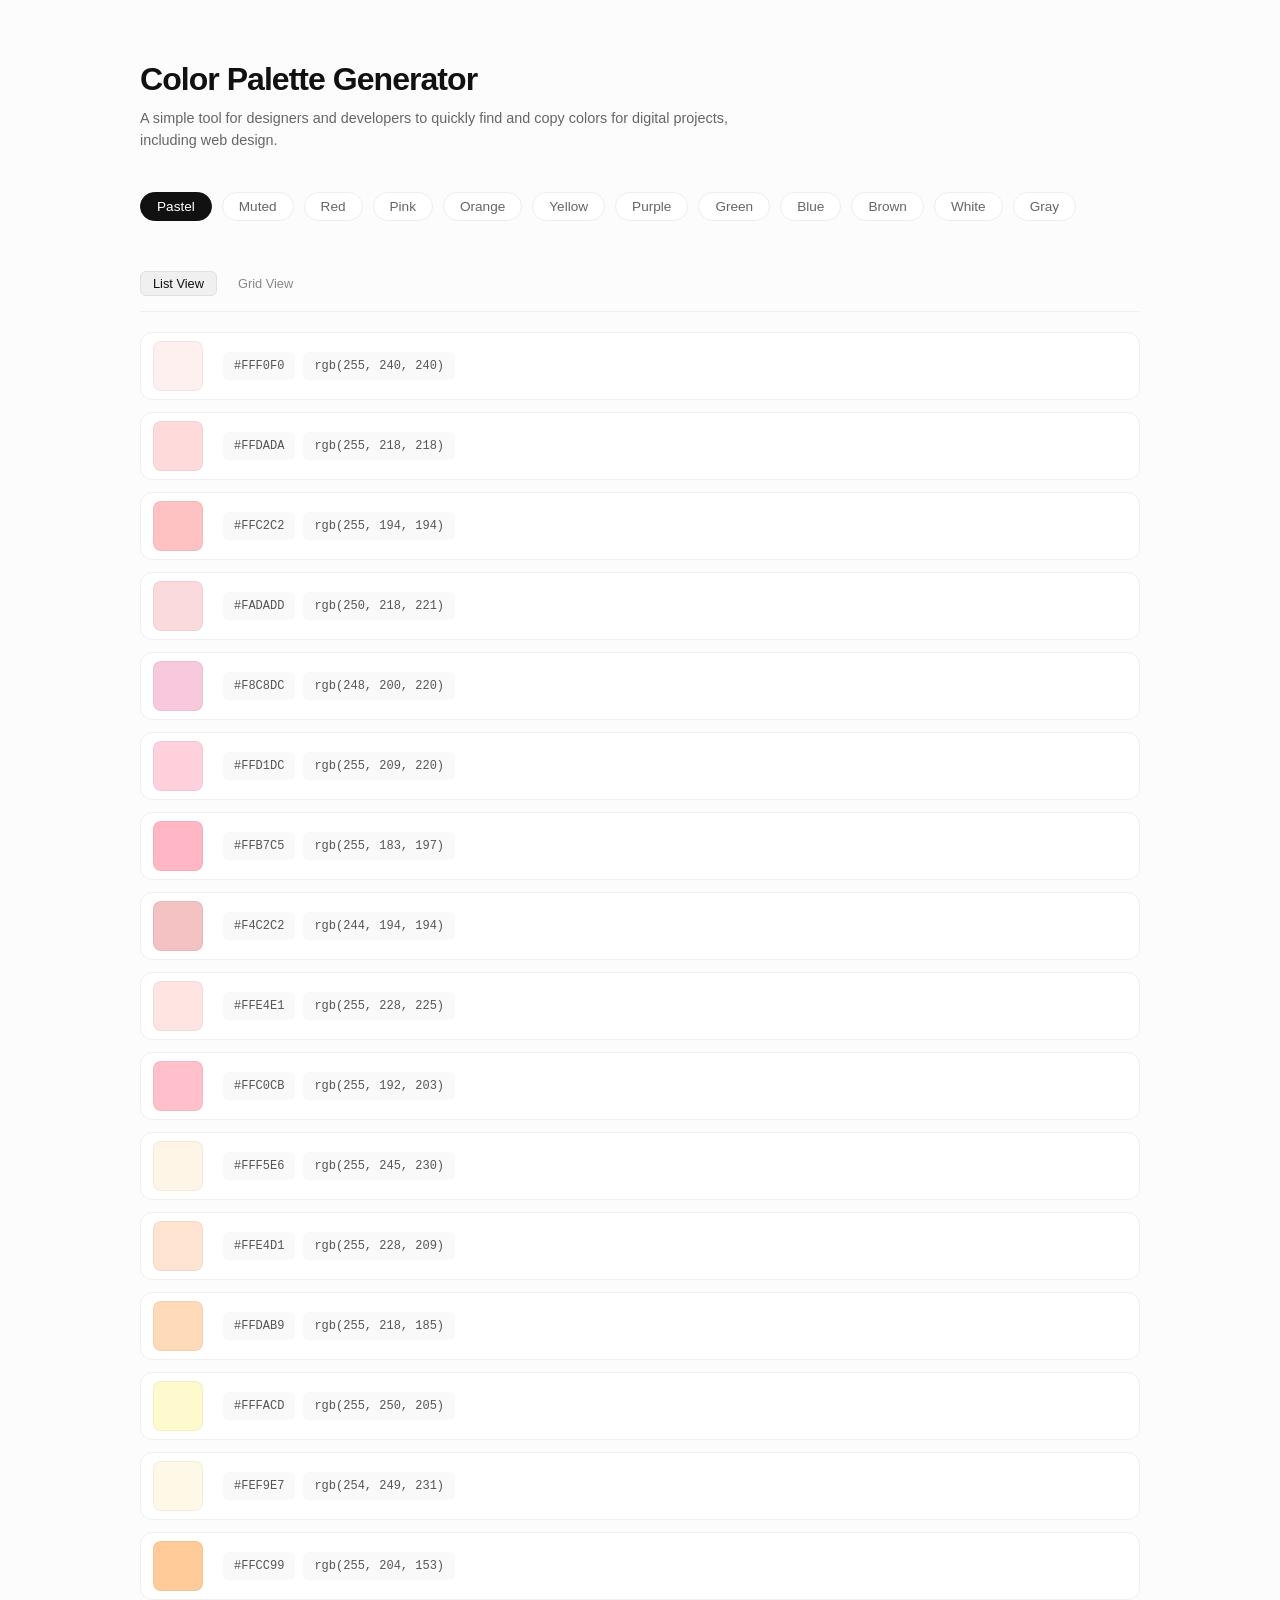
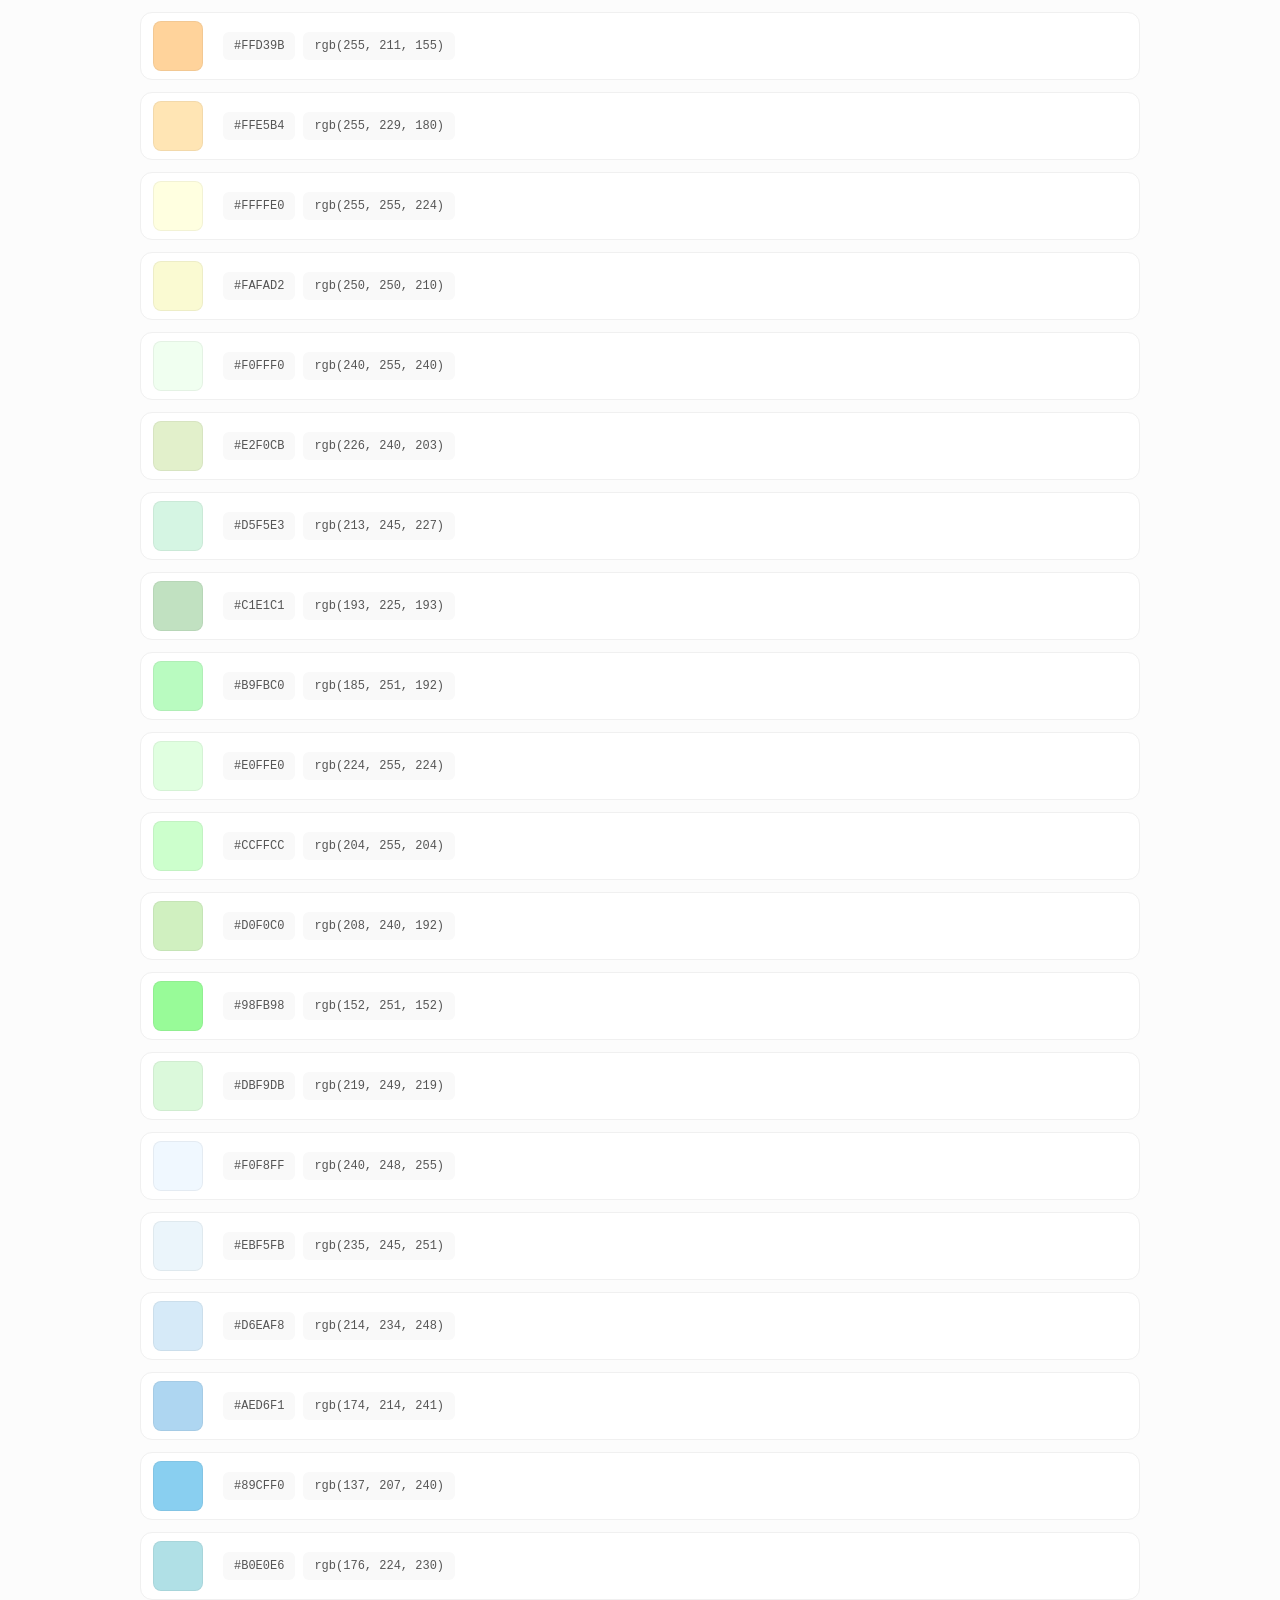
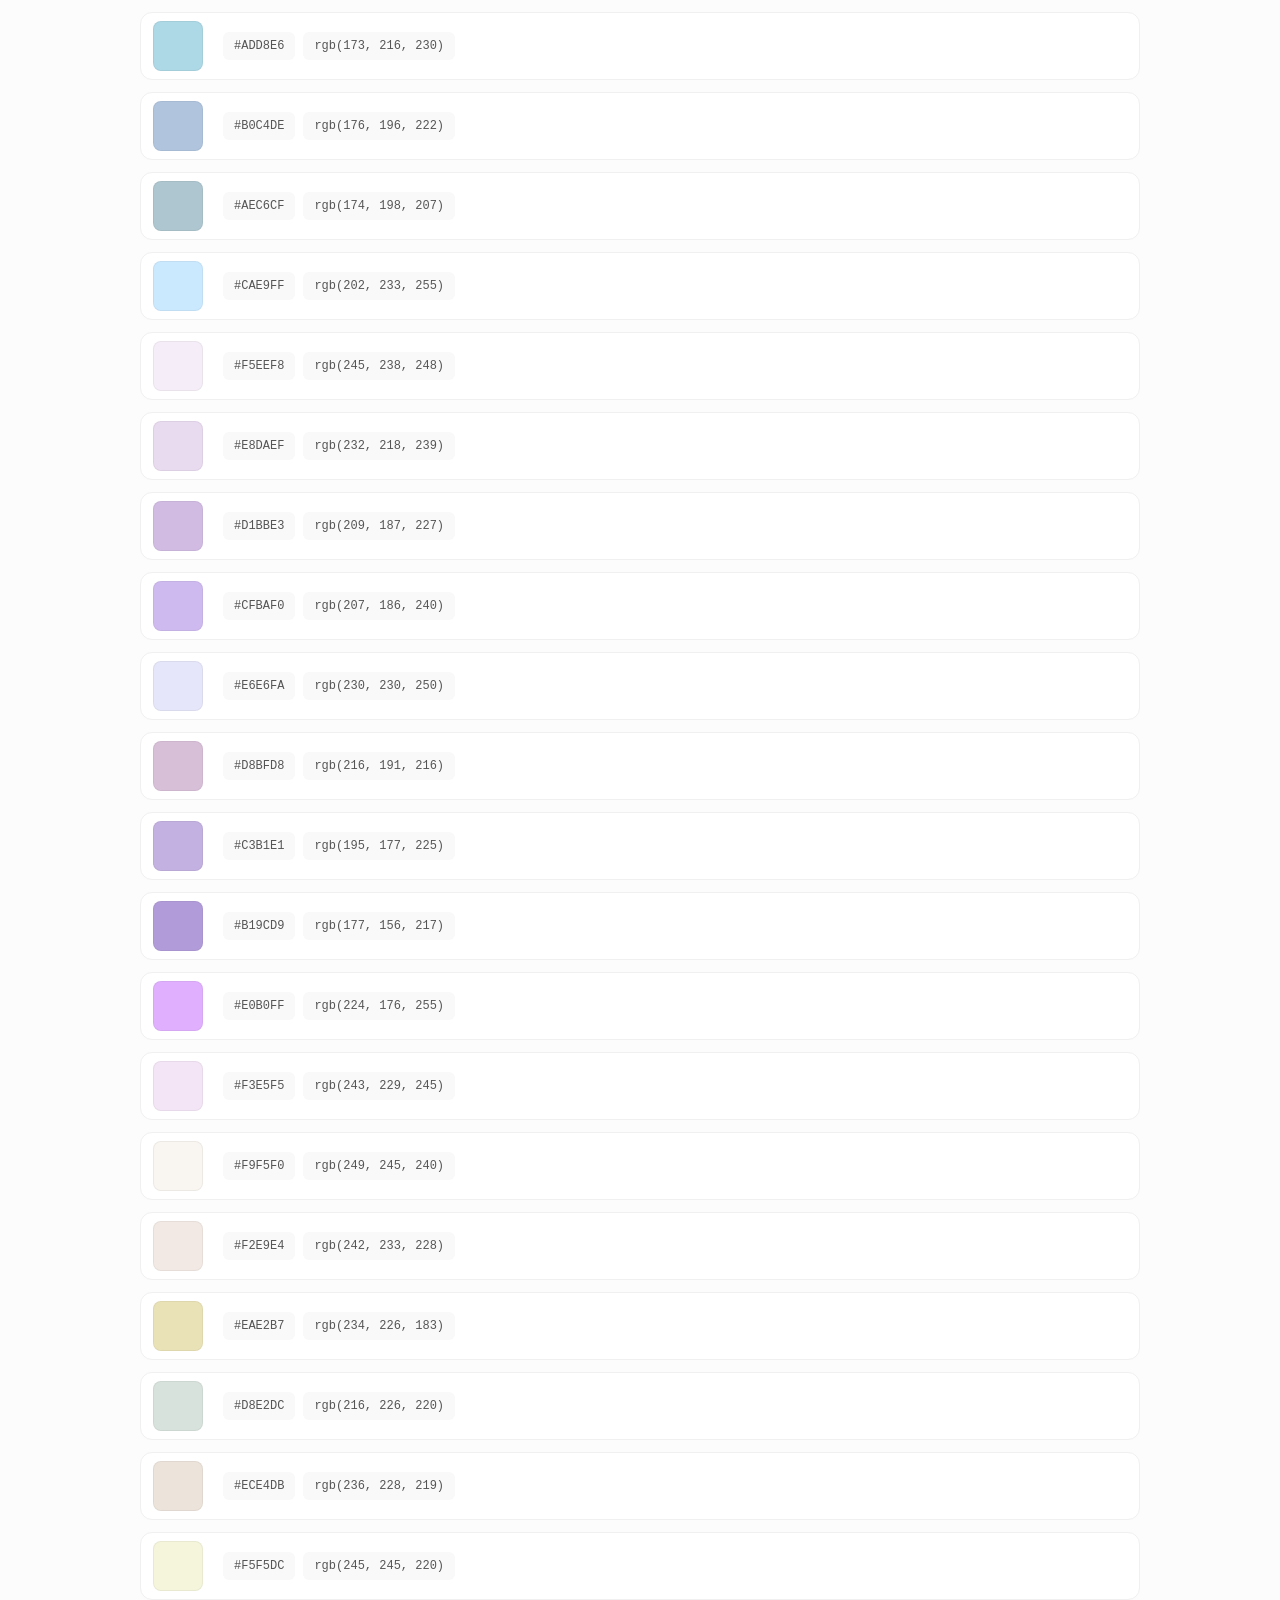
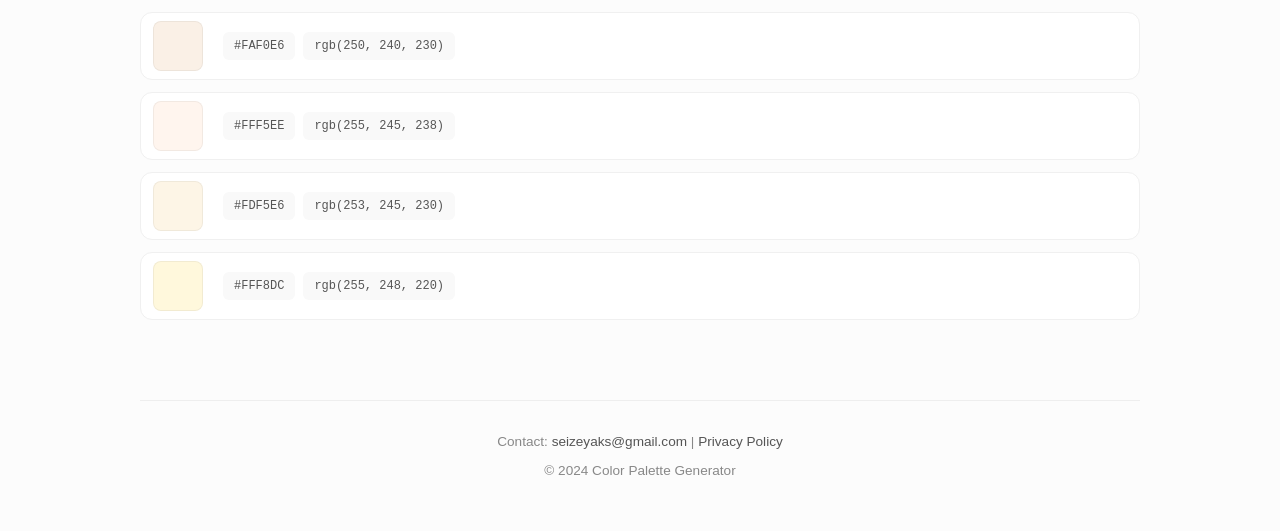
==== index.html @ 1766fcb3 "Add Simple Mode (Grid View) with color details modal" ====
<!doctype html>
<html lang="en">
<head>
  <meta charset="UTF-8" />
  <meta name="viewport" content="width=device-width, initial-scale=1.0" />
  <title>Color Palette Generator</title>
  <meta name="google-adsense-account" content="ca-pub-3039806351490146">
  <script async src="https://pagead2.googlesyndication.com/pagead/js/adsbygoogle.js?client=ca-pub-3039806351490146"
     crossorigin="anonymous"></script>
  <link href='style.css' rel='stylesheet'>
</head>
<body>
  <div class="container">
    <h1>Color Palette Generator</h1>
    <p class="site-description">A simple tool for designers and developers to quickly find and copy colors for digital projects, including web design.</p>
    
    <div class="controls">
      <button onclick="renderPalette('pastel')">Pastel</button>
      <button onclick="renderPalette('muted')">Muted</button>
      <button onclick="renderPalette('red')">Red</button>
      <button onclick="renderPalette('pink')">Pink</button>
      <button onclick="renderPalette('orange')">Orange</button>
      <button onclick="renderPalette('yellow')">Yellow</button>
      <button onclick="renderPalette('purple')">Purple</button>
      <button onclick="renderPalette('green')">Green</button>
      <button onclick="renderPalette('blue')">Blue</button>
      <button onclick="renderPalette('brown')">Brown</button>
      <button onclick="renderPalette('white')">White</button>
      <button onclick="renderPalette('gray')">Gray</button>
    </div>

    <div class="mode-switch">
      <button id="list-mode-btn" class="active" onclick="setViewMode('list')">List View</button>
      <button id="grid-mode-btn" onclick="setViewMode('grid')">Grid View</button>
    </div>

    <div id="palette" class="palette-grid"></div>
    
    <footer>
      <p>Contact: <a href="mailto:seizeyaks@gmail.com">seizeyaks@gmail.com</a> | <a href="privacy.html">Privacy Policy</a></p>
      <p>&copy; 2024 Color Palette Generator</p>
    </footer>
  </div>
  <button id="to-top-btn">Top</button>
  <script defer type="text/javascript" src="main.js"></script>
</body>
</html>
---- style.css ----
/* Modern & Refined Palette Styles */
* {
  box-sizing: border-box;
  -webkit-font-smoothing: antialiased;
}

body {
  font-family: 'Inter', -apple-system, BlinkMacSystemFont, 'Segoe UI', Roboto, sans-serif;
  background-color: #fcfcfc;
  margin: 0;
  padding: 40px 20px;
  color: #1a1a1a;
}

.container {
  max-width: 1000px;
  margin: auto;
}

h1 { 
  text-align: left; 
  font-weight: 800;
  letter-spacing: -0.03em;
  margin-bottom: 10px;
  font-size: 2rem;
  color: #111;
}

.site-description {
  text-align: left;
  color: #666;
  font-size: 0.9rem;
  max-width: 600px;
  margin: 0 0 40px 0;
  line-height: 1.5;
}

/* Category Buttons */
.controls {
  display: flex;
  justify-content: flex-start;
  gap: 10px;
  margin-bottom: 50px;
  flex-wrap: wrap;
}

.controls button {
  padding: 6px 16px;
  border: 1px solid #eee;
  background: white;
  cursor: pointer;
  border-radius: 100px;
  transition: all 0.2s cubic-bezier(0.4, 0, 0.2, 1);
  font-size: 0.85rem;
  font-weight: 500;
  color: #666;
}

.controls button:hover {
  background: #f5f5f5;
  color: #111;
  border-color: #ddd;
}

.controls button.active {
  background: #111;
  color: white;
  border-color: #111;
}

/* Mode Switch Buttons */
.mode-switch {
  display: flex;
  justify-content: flex-start;
  gap: 8px;
  margin-bottom: 20px;
  padding-bottom: 15px;
  border-bottom: 1px solid #f0f0f0;
}

.mode-switch button {
  padding: 4px 12px;
  background: none;
  border: 1px solid transparent;
  color: #888;
  cursor: pointer;
  font-size: 0.8rem;
  font-weight: 500;
  border-radius: 6px;
  transition: all 0.2s;
}

.mode-switch button.active {
  background: #f0f0f0;
  color: #111;
  border-color: #e0e0e0;
}

/* Palette Grid Modes */
.palette-grid {
  display: grid;
  grid-template-columns: 1fr;
  gap: 12px;
  margin-bottom: 60px;
}

.palette-grid.grid-mode {
  grid-template-columns: repeat(auto-fill, minmax(80px, 1fr));
  gap: 15px;
}

/* Color Card Item */
.color-item {
  display: flex;
  align-items: center;
  padding: 8px 12px;
  background: white;
  border: 1px solid #f0f0f0;
  border-radius: 12px;
  transition: all 0.3s ease;
}

.grid-mode .color-item {
  flex-direction: column;
  padding: 0;
  border: none;
  background: none;
}

.color-item:hover {
  border-color: #e0e0e0;
  box-shadow: 0 4px 20px rgba(0,0,0,0.04);
  transform: translateY(-2px);
}

.grid-mode .color-item:hover {
  box-shadow: none;
}

.color-swatch {
  width: 50px;
  height: 50px;
  min-width: 50px;
  border-radius: 8px;
  margin-right: 20px;
  box-shadow: inset 0 0 0 1px rgba(0,0,0,0.05);
  cursor: pointer;
}

.grid-mode .color-swatch {
  width: 100%;
  padding-bottom: 100%; /* Square aspect ratio */
  height: 0;
  margin-right: 0;
  border-radius: 12px;
}

.color-info {
  display: flex;
  gap: 8px;
  flex-grow: 1;
  align-items: center;
  justify-content: flex-start; /* space-between 대신 flex-start로 변경 */
  flex-wrap: wrap; /* 추가: 공간이 부족할 경우 줄바꿈 허용 */
}

.grid-mode .color-info {
  display: none;
}

/* Modal Styling */
.modal-overlay {
  position: fixed;
  top: 0;
  left: 0;
  width: 100%;
  height: 100%;
  background: rgba(0,0,0,0.2);
  backdrop-filter: blur(4px);
  display: flex;
  align-items: center;
  justify-content: center;
  z-index: 2000;
  animation: fadeIn 0.2s ease-out;
}

.modal-content {
  background: white;
  padding: 30px;
  border-radius: 24px;
  box-shadow: 0 10px 40px rgba(0,0,0,0.1);
  width: 90%;
  max-width: 400px;
  text-align: center;
}

.modal-swatch {
  width: 80px;
  height: 80px;
  margin: 0 auto 20px auto;
  border-radius: 16px;
  box-shadow: inset 0 0 0 1px rgba(0,0,0,0.05);
}

.modal-info-list {
  display: flex;
  flex-direction: column;
  gap: 12px;
}

.modal-info-list .info-box {
  width: 100%;
  padding: 12px;
  font-size: 0.9rem;
}

@keyframes fadeIn {
  from { opacity: 0; }
  to { opacity: 1; }
}

/* Information Boxes */
.info-box {
  padding: 6px 10px;
  background: #f9f9f9;
  border-radius: 6px;
  cursor: pointer;
  font-size: 0.75rem;
  font-family: 'JetBrains Mono', 'Fira Code', monospace;
  font-weight: 500;
  color: #555;
  border: 1px solid transparent;
  transition: all 0.15s;
  flex: 0 1 auto; /* flex: 1 대신 변경 */
  text-align: center;
  white-space: nowrap;
  overflow: hidden;
  text-overflow: ellipsis;
}

.info-box:hover {
  background: #f0f0f0;
  border-color: #ddd;
  color: #111;
}

/* Footer */
footer {
  margin-top: 80px;
  padding-top: 20px;
  border-top: 1px solid #eee;
  text-align: center;
  color: #888;
  font-size: 0.85rem;
}

footer a {
  color: #555;
  text-decoration: none;
}

footer a:hover {
  text-decoration: underline;
}

/* Responsive adjustments */
@media (max-width: 768px) {
  body { padding: 20px 10px; }
  .color-swatch { width: 40px; height: 40px; min-width: 40px; margin-right: 12px; }
  .info-box { 
    font-size: 0.7rem; 
    padding: 4px 6px;
  }
  .color-info { gap: 4px; }
}

@media (max-width: 480px) {
  /* .info-box:nth-child(3) { display: none; } 이 부분 제거 */
}

/* Toast Notification Styling */
.toast {
  position: fixed;
  bottom: 30px;
  left: 50%;
  transform: translateX(-50%);
  background: rgba(0,0,0,0.8);
  backdrop-filter: blur(8px);
  color: white;
  padding: 8px 16px;
  border-radius: 100px;
  font-size: 0.8rem;
  font-weight: 500;
  z-index: 1000;
  animation: slideUp 0.3s ease-out;
}

@keyframes slideUp {
  from { transform: translate(-50%, 20px); opacity: 0; }
  to { transform: translate(-50%, 0); opacity: 1; }
}
#to-top-btn {
  position: fixed;
  bottom: 80px;
  right: 20px;
  display: none;
  padding: 10px 15px;
  border: 1px solid #ccc;
  background-color: white;
  color: #333;
  border-radius: 5px;
  cursor: pointer;
  z-index: 100;
  touch-action: manipulation;
}

#to-top-btn:hover {
  background-color: #f0f0f0;
}
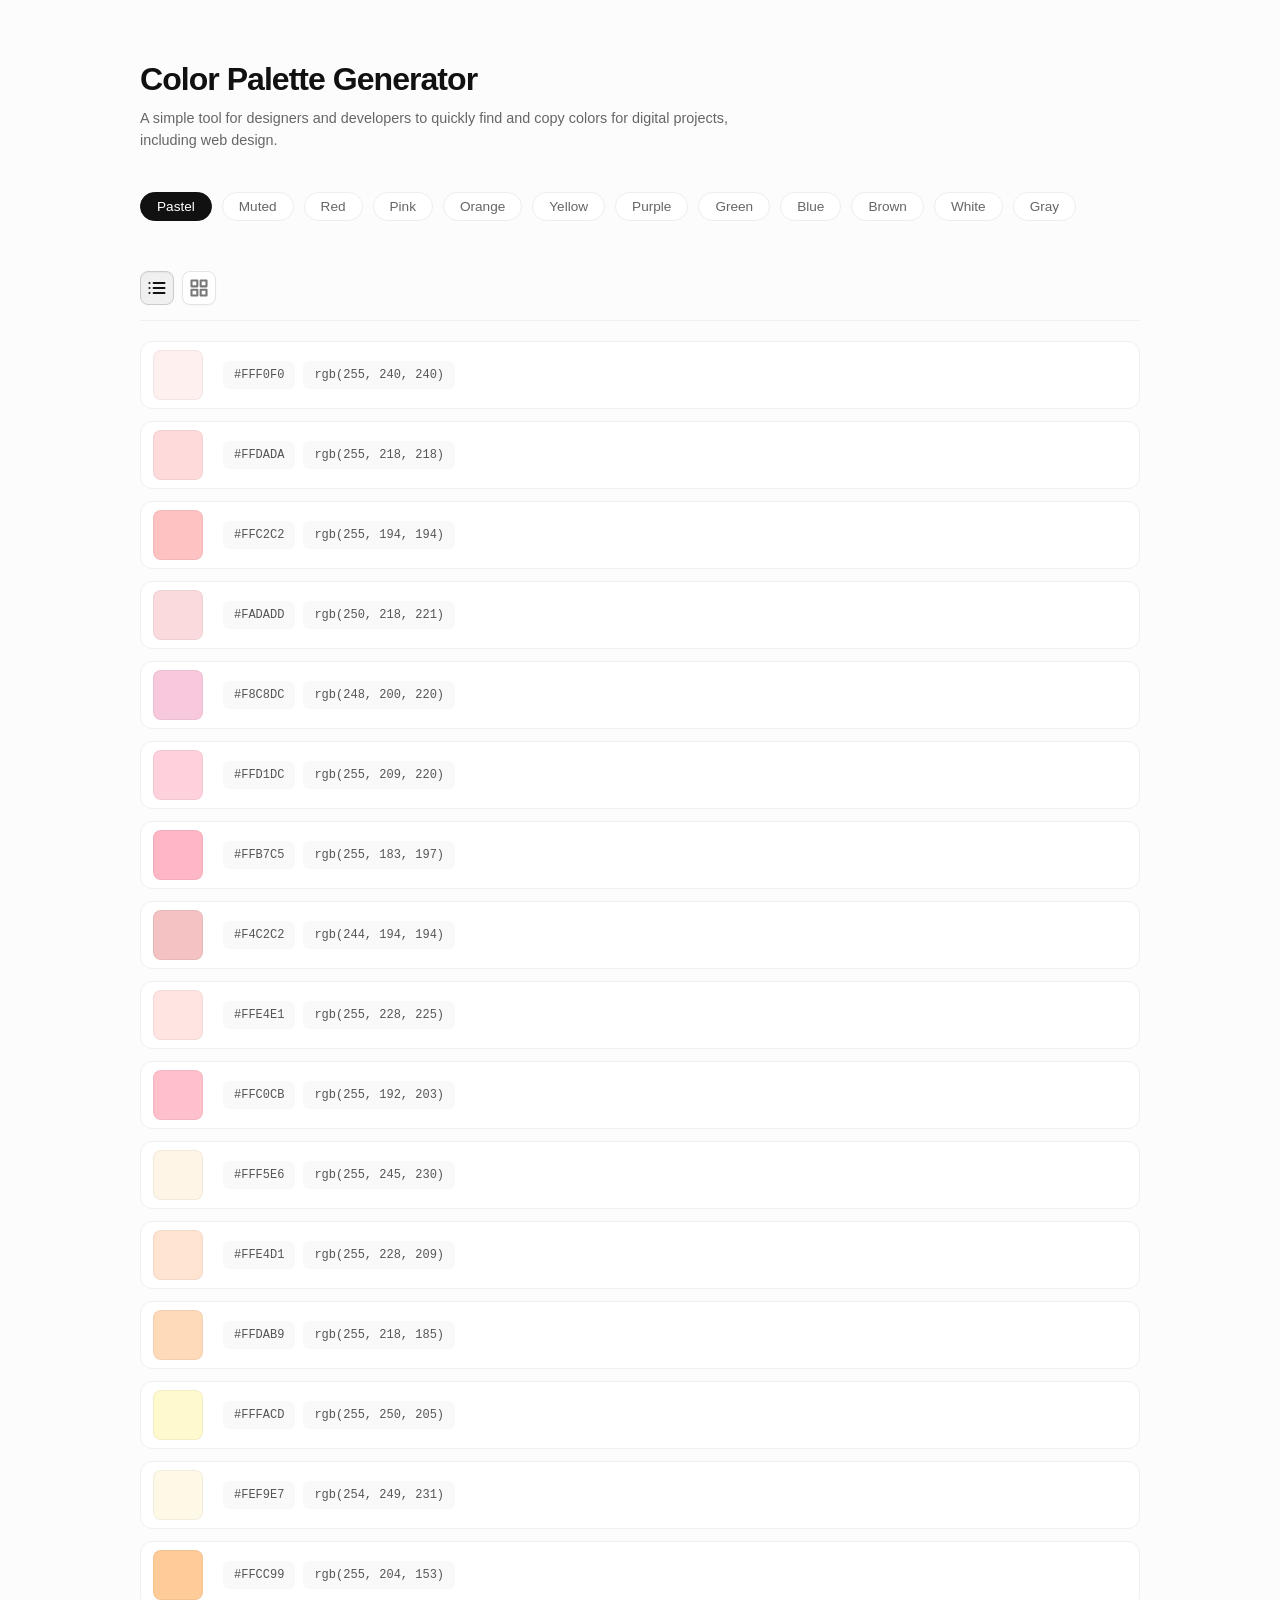
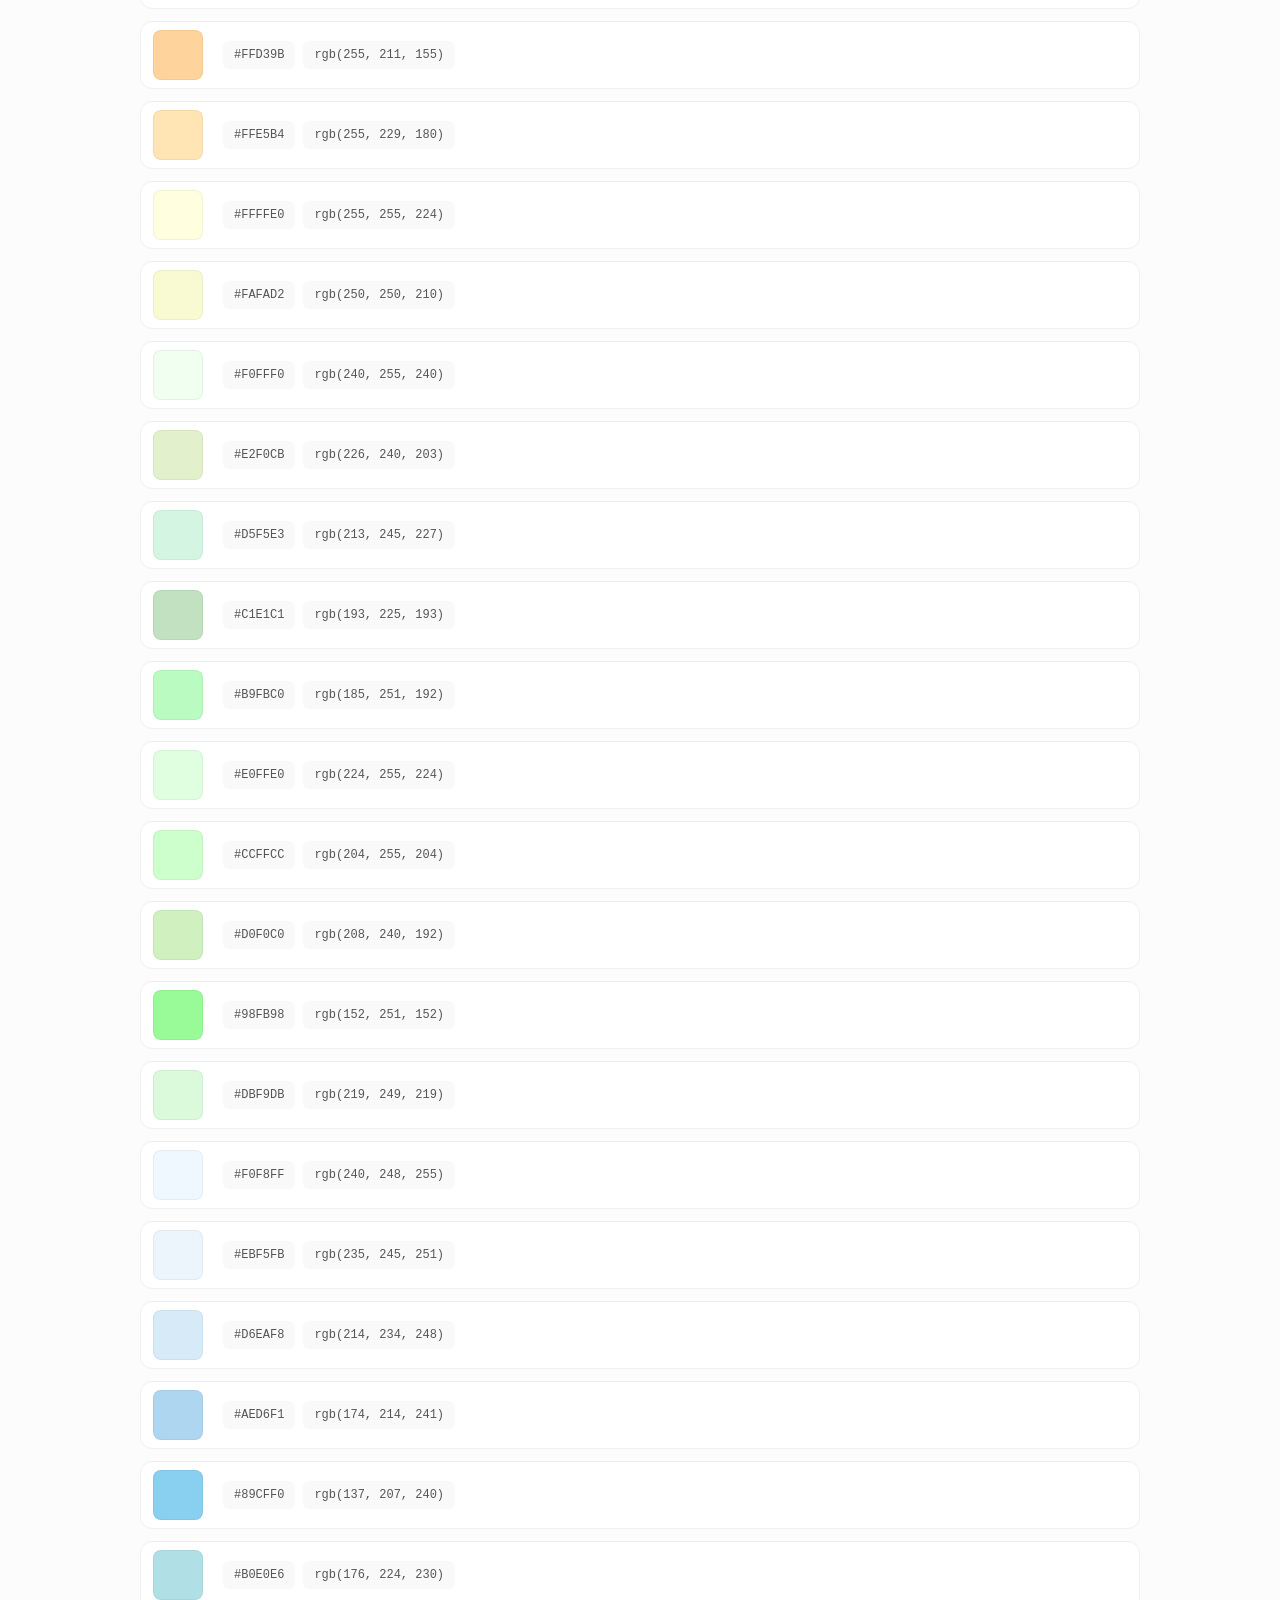
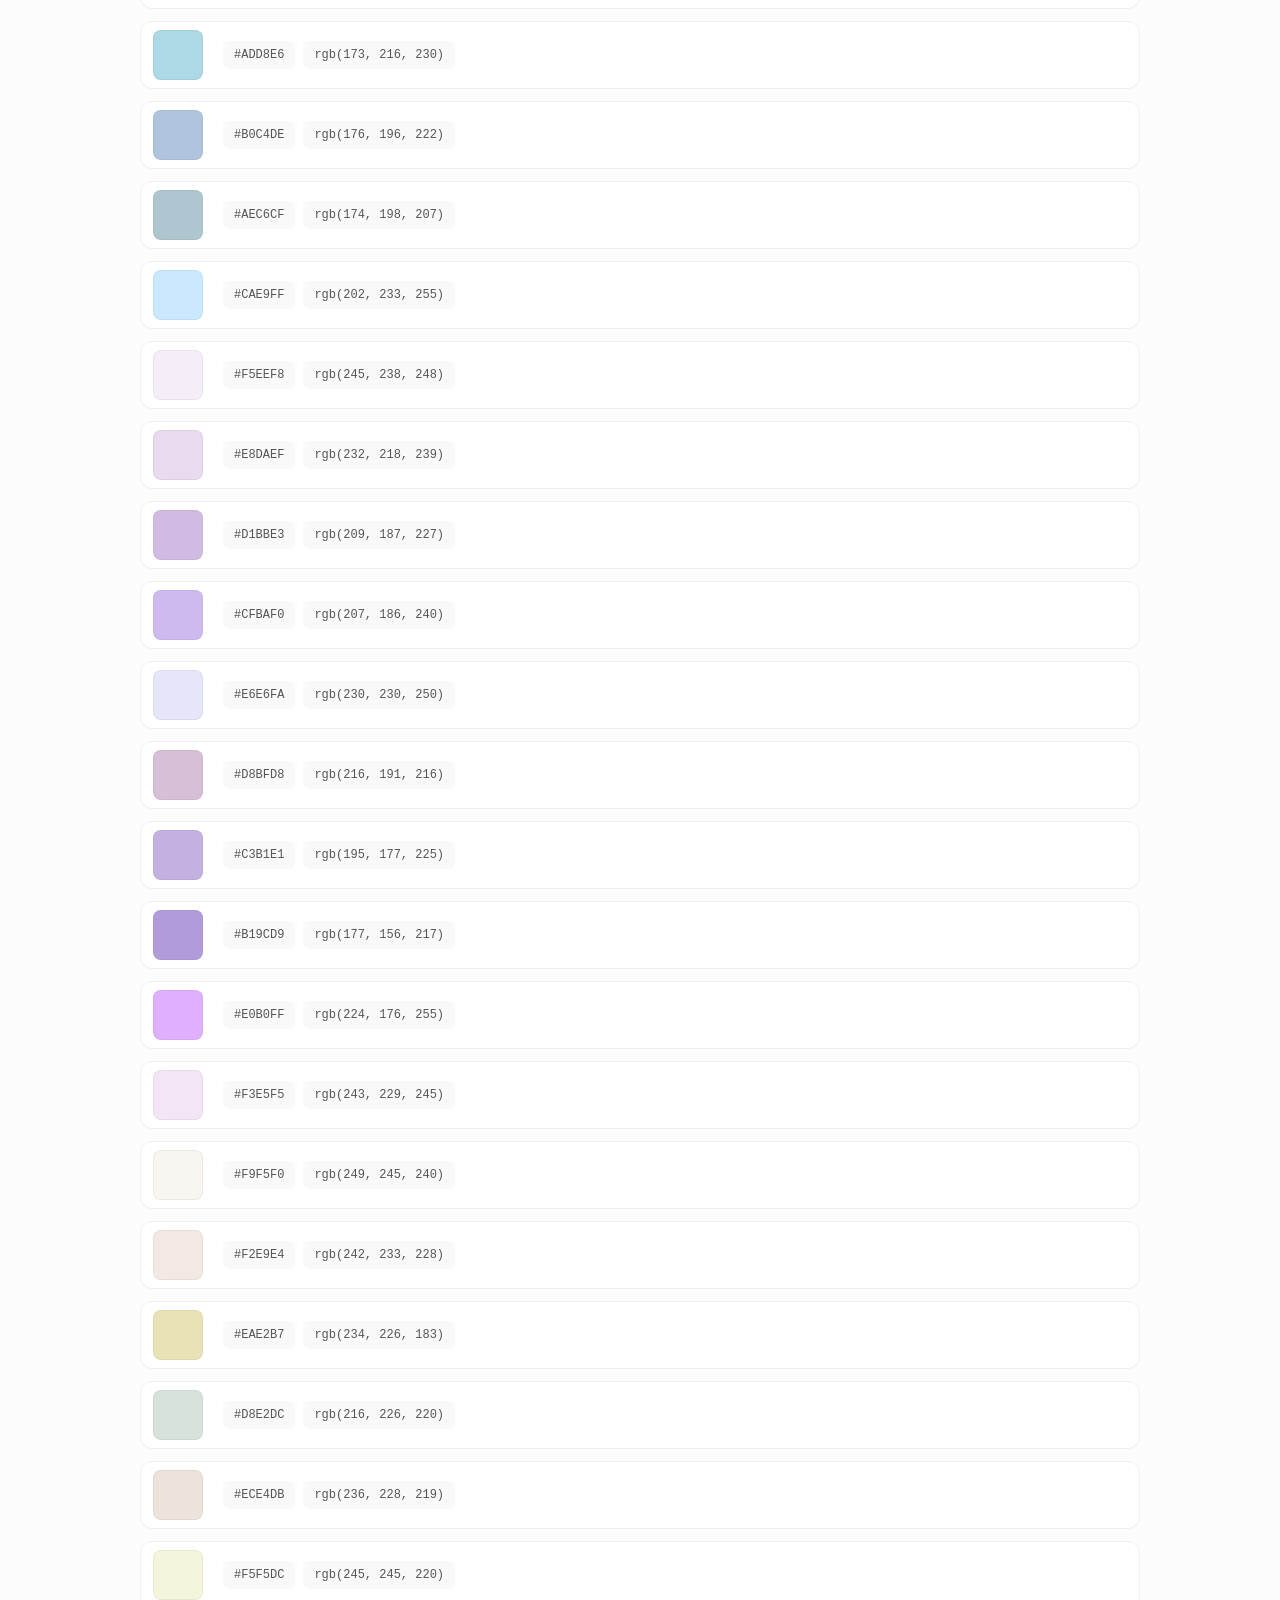
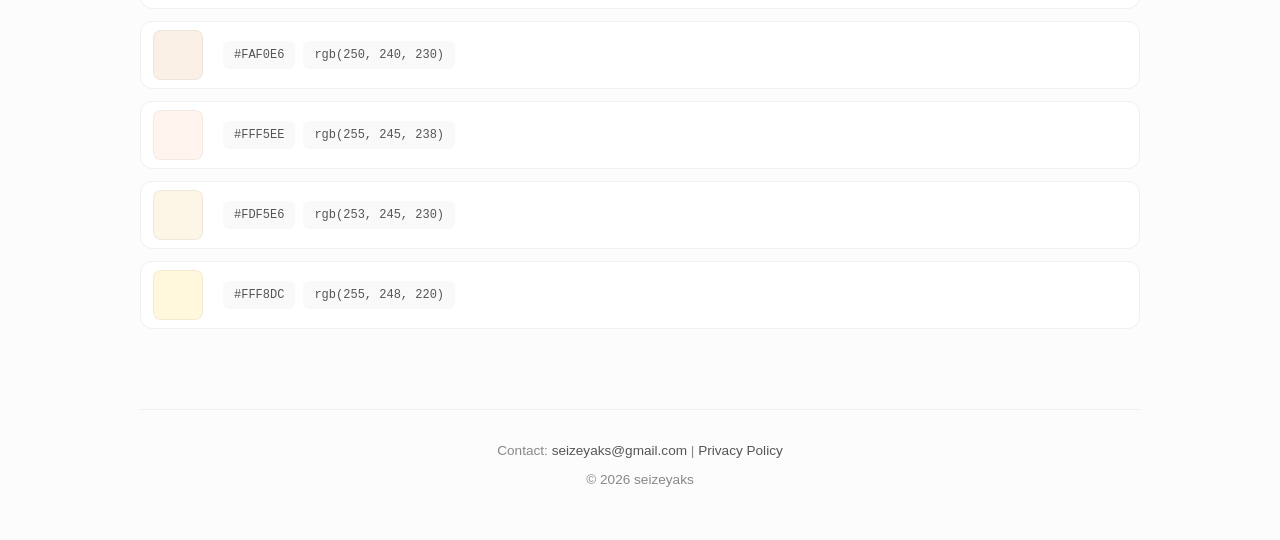
==== commit f4036948: "Update view mode icons and fix toast notification styling" ====
--- a/index.html
+++ b/index.html
@@ -30,15 +30,19 @@
     </div>
 
     <div class="mode-switch">
-      <button id="list-mode-btn" class="active" onclick="setViewMode('list')">List View</button>
-      <button id="grid-mode-btn" onclick="setViewMode('grid')">Grid View</button>
+      <button id="list-mode-btn" class="active" onclick="setViewMode('list')" aria-label="List View">
+        <svg width="20" height="20" viewBox="0 0 24 24" fill="none" stroke="currentColor" stroke-width="2" stroke-linecap="round" stroke-linejoin="round"><line x1="8" y1="6" x2="21" y2="6"></line><line x1="8" y1="12" x2="21" y2="12"></line><line x1="8" y1="18" x2="21" y2="18"></line><line x1="3" y1="6" x2="3.01" y2="6"></line><line x1="3" y1="12" x2="3.01" y2="12"></line><line x1="3" y1="18" x2="3.01" y2="18"></line></svg>
+      </button>
+      <button id="grid-mode-btn" onclick="setViewMode('grid')" aria-label="Grid View">
+        <svg width="20" height="20" viewBox="0 0 24 24" fill="none" stroke="currentColor" stroke-width="2" stroke-linecap="round" stroke-linejoin="round"><rect x="3" y="3" width="7" height="7"></rect><rect x="14" y="3" width="7" height="7"></rect><rect x="14" y="14" width="7" height="7"></rect><rect x="3" y="14" width="7" height="7"></rect></svg>
+      </button>
     </div>
 
     <div id="palette" class="palette-grid"></div>
     
     <footer>
       <p>Contact: <a href="mailto:seizeyaks@gmail.com">seizeyaks@gmail.com</a> | <a href="privacy.html">Privacy Policy</a></p>
-      <p>&copy; 2024 Color Palette Generator</p>
+      <p>&copy; 2026 seizeyaks</p>
     </footer>
   </div>
   <button id="to-top-btn">Top</button>
--- a/style.css
+++ b/style.css
@@ -10,6 +10,7 @@
   margin: 0;
   padding: 40px 20px;
   color: #1a1a1a;
+  touch-action: manipulation;
 }
 
 .container {
@@ -79,21 +80,34 @@
 }
 
 .mode-switch button {
-  padding: 4px 12px;
-  background: none;
-  border: 1px solid transparent;
-  color: #888;
-  cursor: pointer;
-  font-size: 0.8rem;
-  font-weight: 500;
-  border-radius: 6px;
+  padding: 6px;
+  background: #fff;
+  border: 1px solid #e5e5e5;
+  color: #777;
+  cursor: pointer;
+  display: flex;
+  align-items: center;
+  justify-content: center;
+  border-radius: 8px;
   transition: all 0.2s;
+  box-shadow: 0 1px 2px rgba(0,0,0,0.03);
+}
+
+.mode-switch button:hover {
+  color: #444;
+  border-color: #d0d0d0;
+  background: #fafafa;
 }
 
 .mode-switch button.active {
   background: #f0f0f0;
   color: #111;
-  border-color: #e0e0e0;
+  border-color: #ccc;
+  box-shadow: inset 0 1px 2px rgba(0,0,0,0.05);
+}
+
+.mode-switch button svg {
+  stroke-width: 2.5px;
 }
 
 /* Palette Grid Modes */
@@ -291,7 +305,8 @@
   border-radius: 100px;
   font-size: 0.8rem;
   font-weight: 500;
-  z-index: 1000;
+  z-index: 3000;
+  white-space: nowrap;
   animation: slideUp 0.3s ease-out;
 }
 
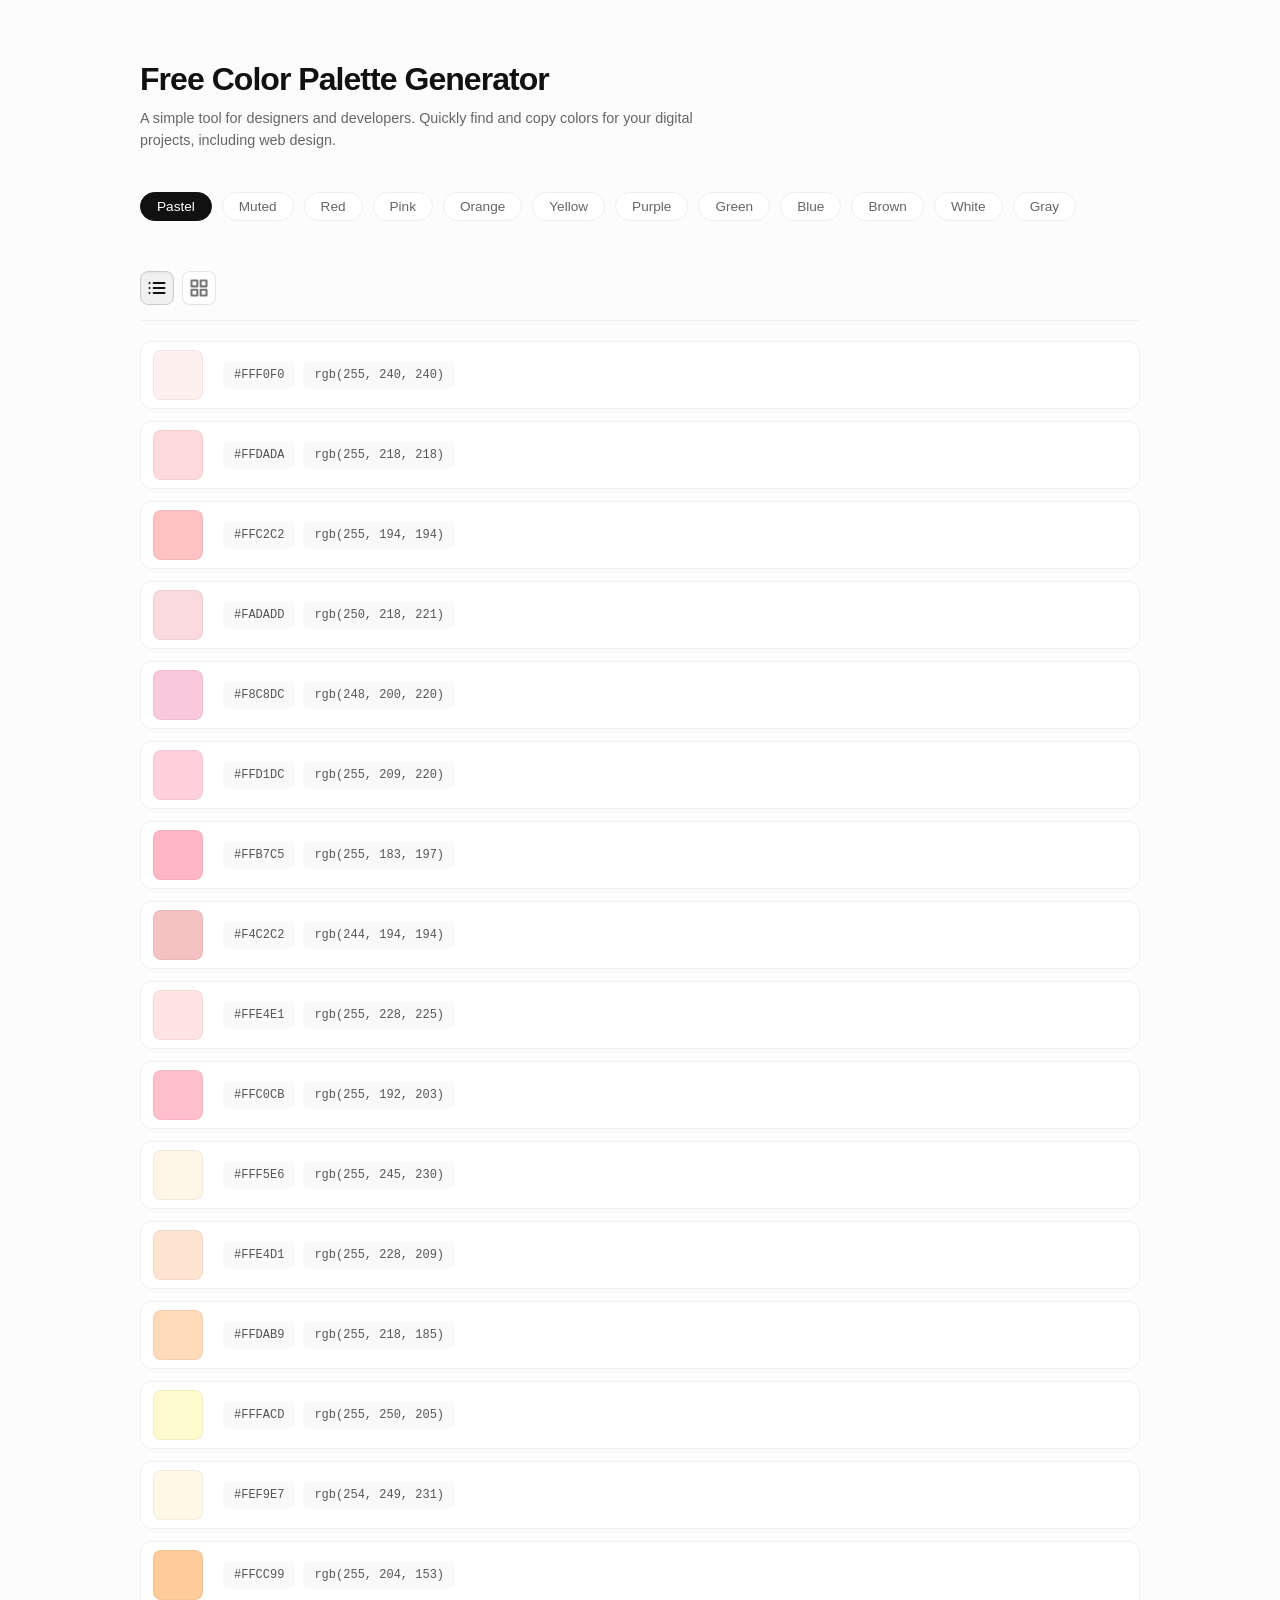
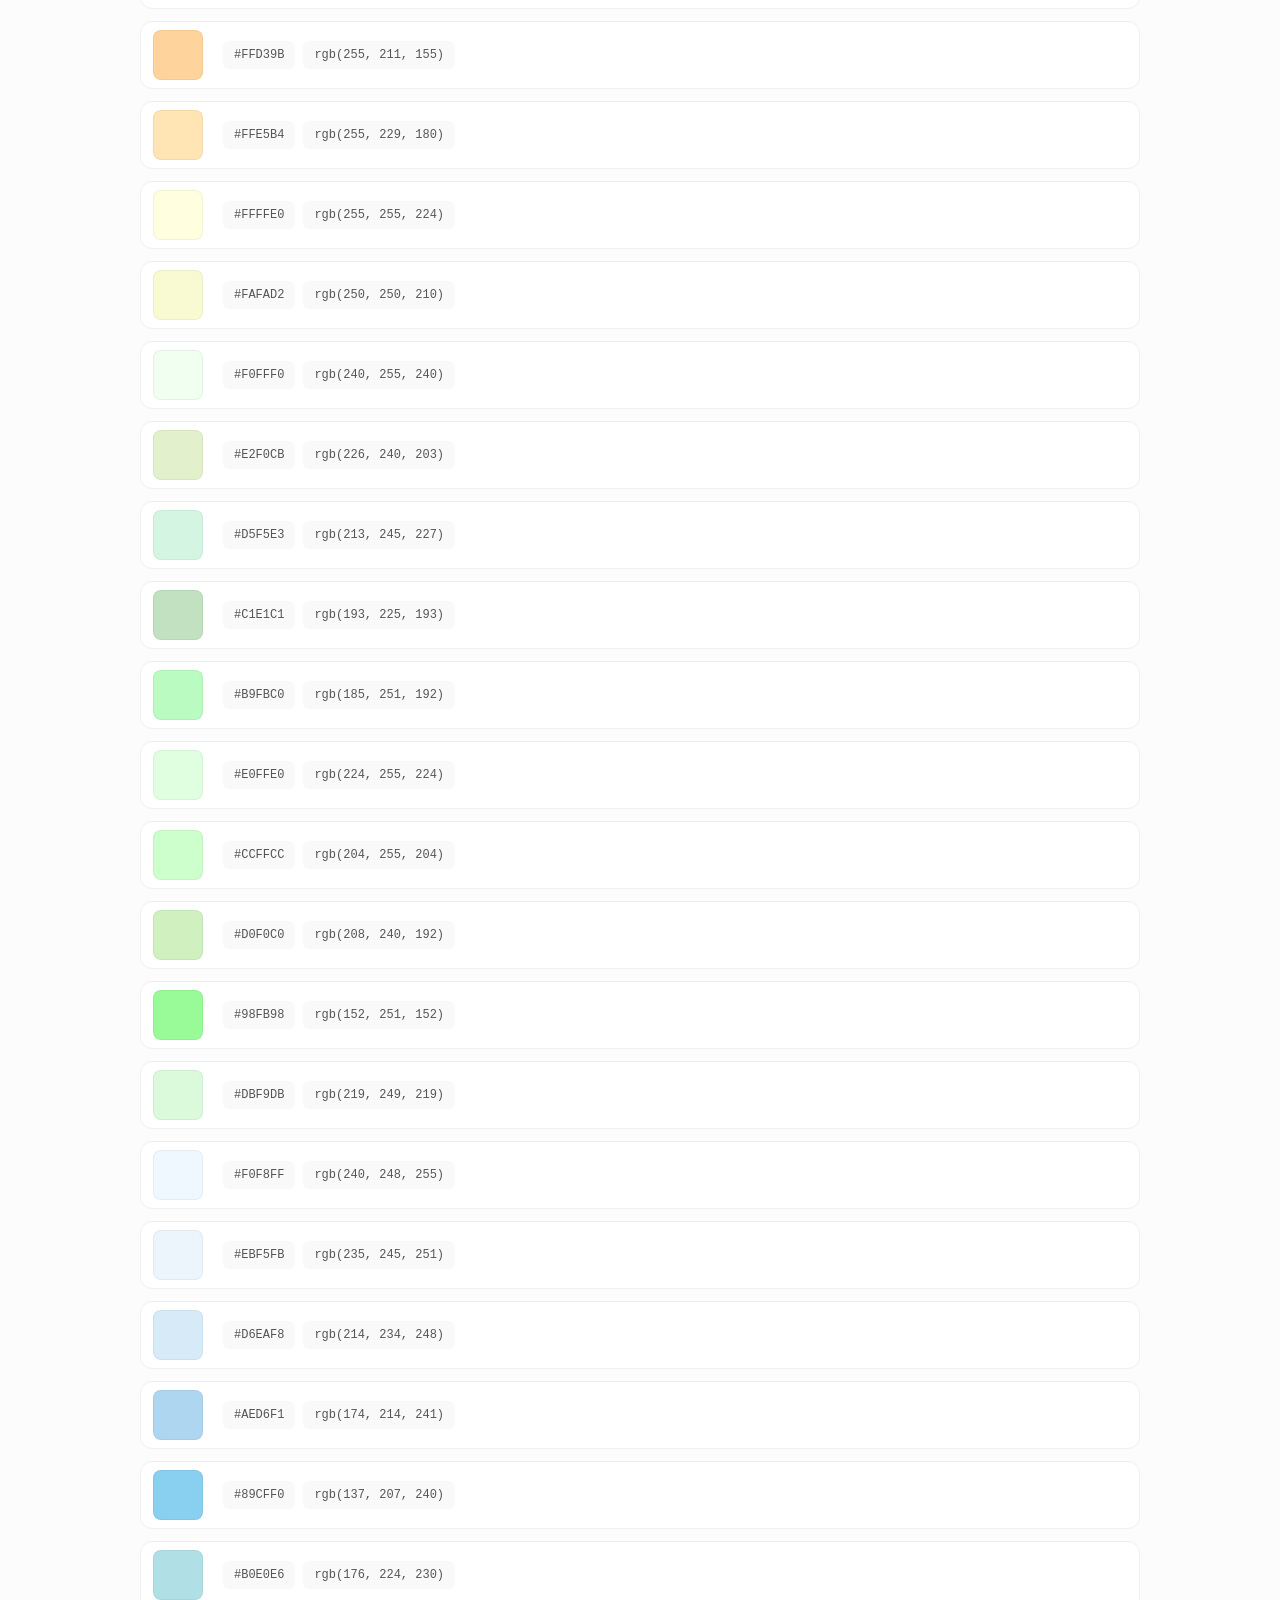
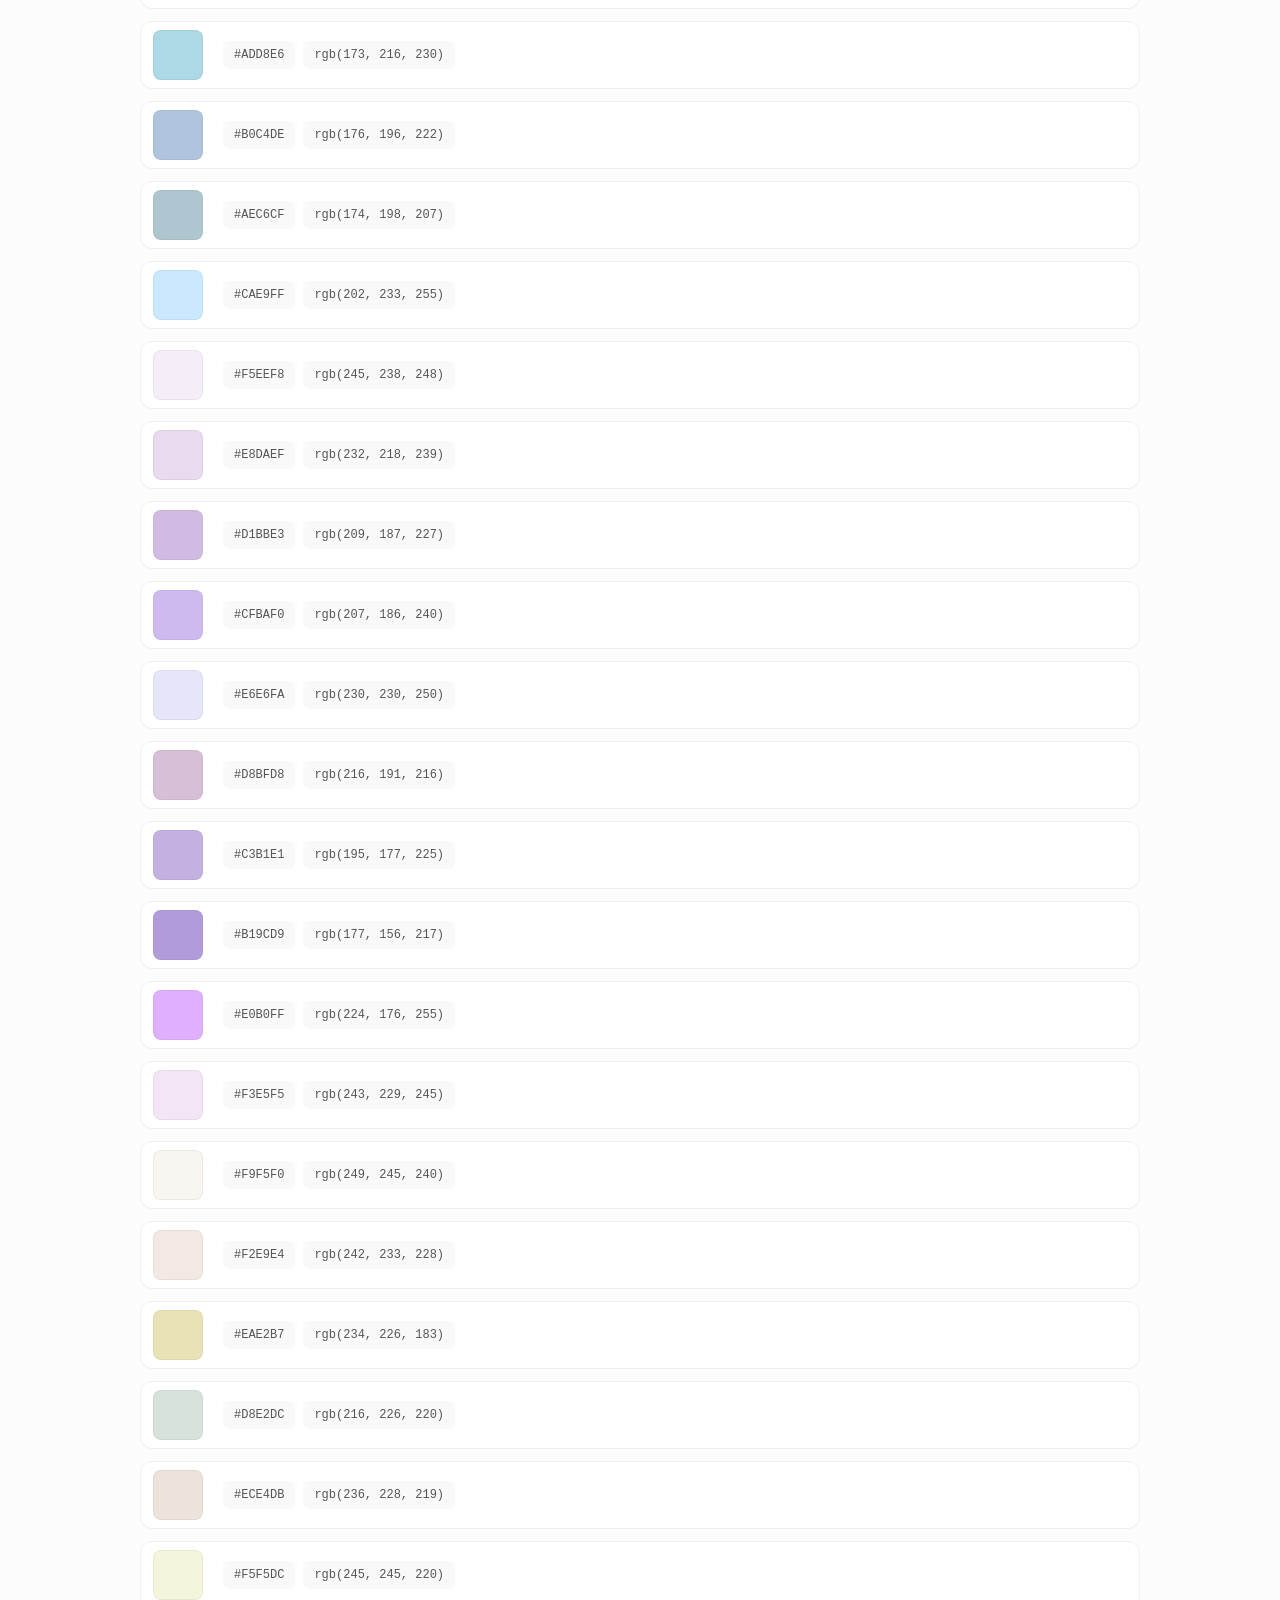
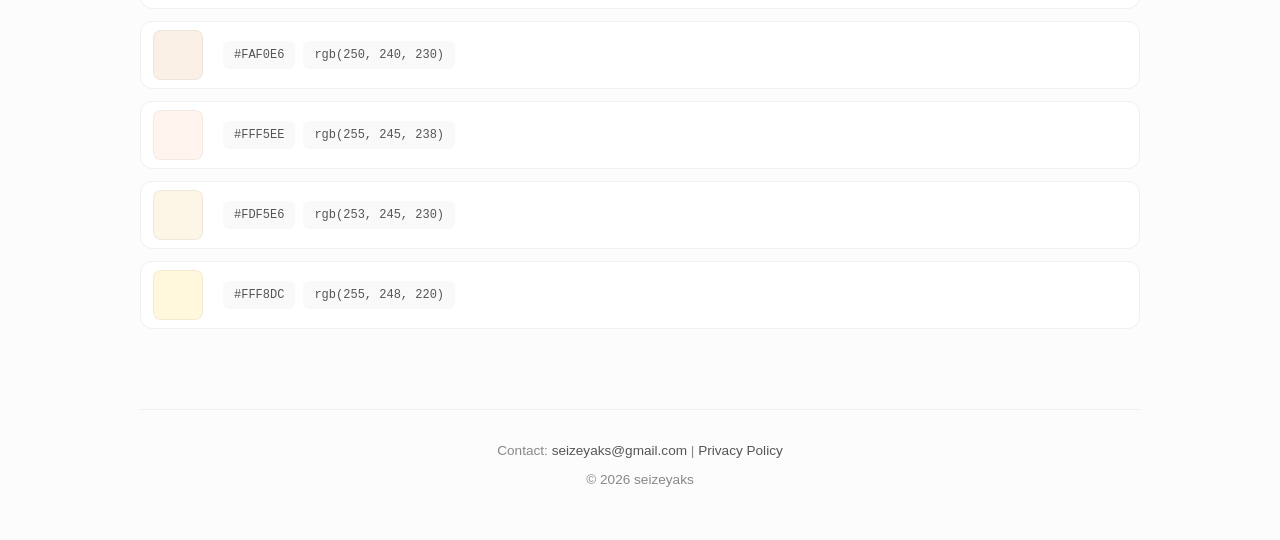
==== commit 05ecab09: "Translate to English" ====
--- a/index.html
+++ b/index.html
@@ -2,17 +2,47 @@
 <html lang="en">
 <head>
   <meta charset="UTF-8" />
+  <link rel="icon" href="favicon.svg" type="image/svg+xml">
+  <link rel="canonical" href="https://color-palette-generator-drx.pages.dev/">
   <meta name="viewport" content="width=device-width, initial-scale=1.0" />
-  <title>Color Palette Generator</title>
+  <title>Free Color Palette Generator | Best Tool for Designers and Developers</title>
+  <meta name="description" content="The best free color palette generator for designers and developers. Instantly find a variety of color combinations, including pastel, muted, red, pink, orange, yellow, purple, green, blue, and brown. Easily copy and use the ideal colors for all your digital projects, such as web design, app design, and presentations." />
+  <meta name="keywords" content="color palette, color combination, color generator, web design colors, designer tools, developer tools, free colors, pastel colors, hex codes" />
+  <meta name="author" content="seizeyaks">
+  <meta property="og:title" content="Free Color Palette Generator | Essential Tool for Designers & Developers">
+  <meta property="og:description" content="Generate beautiful color palettes with a single click. We offer a variety of color combinations to inspire your web, app, and graphic design projects.">
+  <meta property="og:image" content="https://color-palette-generator-drx.pages.dev/favicon.svg">
+  <meta property="og:url" content="https://color-palette-generator-drx.pages.dev/">
+  <meta property="og:type" content="website">
+  <meta name="twitter:card" content="summary_large_image">
+  <meta name="twitter:title" content="Free Color Palette Generator | Essential Tool for Designers & Developers">
+  <meta name="twitter:description" content="Generate beautiful color palettes with a single click. We offer a variety of color combinations to inspire your web, app, and graphic design projects.">
+  <meta name="twitter:image" content="https://color-palette-generator-drx.pages.dev/favicon.svg">
   <meta name="google-adsense-account" content="ca-pub-3039806351490146">
   <script async src="https://pagead2.googlesyndication.com/pagead/js/adsbygoogle.js?client=ca-pub-3039806351490146"
      crossorigin="anonymous"></script>
   <link href='style.css' rel='stylesheet'>
+  <!-- Google tag (gtag.js) -->
+  <script async src="https://www.googletagmanager.com/gtag/js?id=G-P2K0W8FJVZ"></script>
+  <script>
+    window.dataLayer = window.dataLayer || [];
+    function gtag(){dataLayer.push(arguments);}
+    gtag('js', new Date());
+
+    gtag('config', 'G-P2K0W8FJVZ');
+  </script>
+  <script type="text/javascript">
+    (function(c,l,a,r,i,t,y){
+        c[a]=c[a]||function(){(c[a].q=c[a].q||[]).push(arguments)};
+        t=l.createElement(r);t.async=1;t.src="httpswww.clarity.ms/tag/"+i;
+        y=l.getElementsByTagName(r)[0];y.parentNode.insertBefore(t,y);
+    })(window, document, "clarity", "script", "w5rd8gd356");
+</script>
 </head>
 <body>
   <div class="container">
-    <h1>Color Palette Generator</h1>
-    <p class="site-description">A simple tool for designers and developers to quickly find and copy colors for digital projects, including web design.</p>
+    <h1>Free Color Palette Generator</h1>
+    <p class="site-description">A simple tool for designers and developers. Quickly find and copy colors for your digital projects, including web design.</p>
     
     <div class="controls">
       <button onclick="renderPalette('pastel')">Pastel</button>
@@ -48,4 +78,4 @@
   <button id="to-top-btn">Top</button>
   <script defer type="text/javascript" src="main.js"></script>
 </body>
-</html>
+</html>
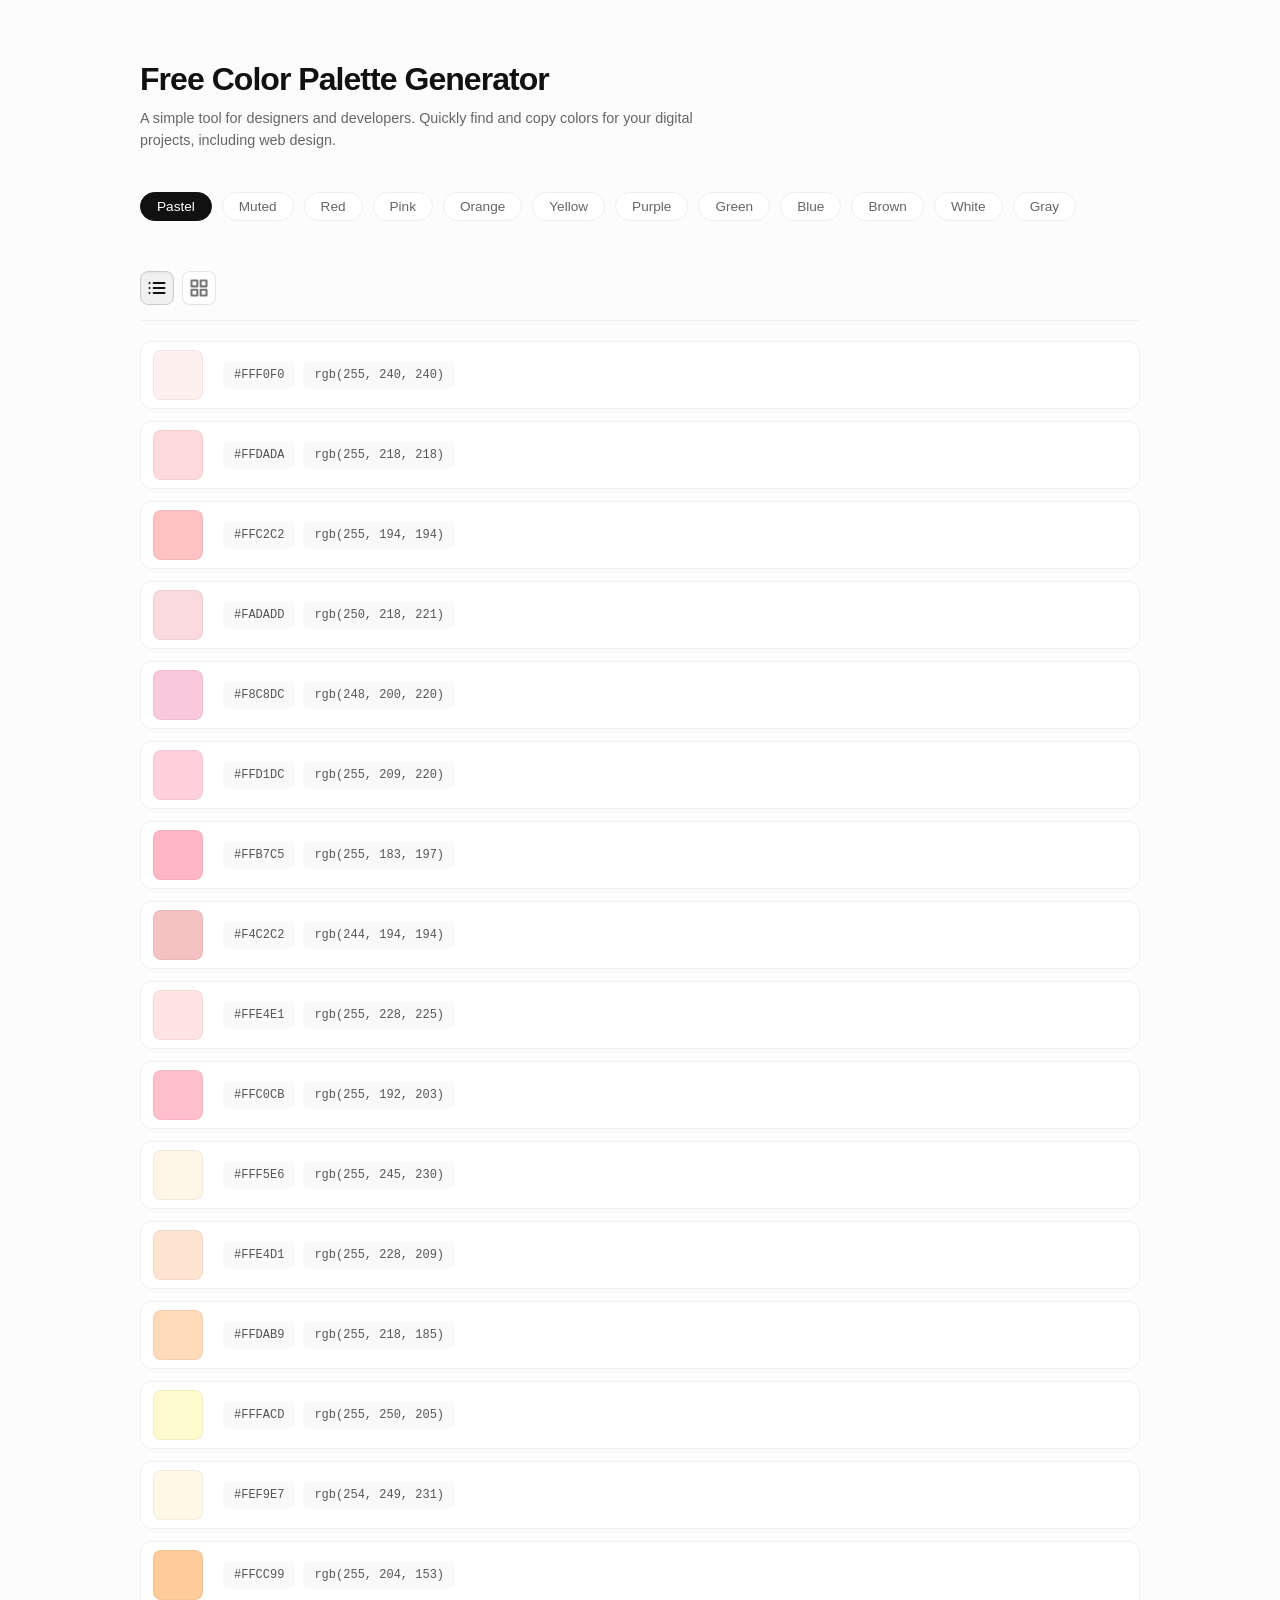
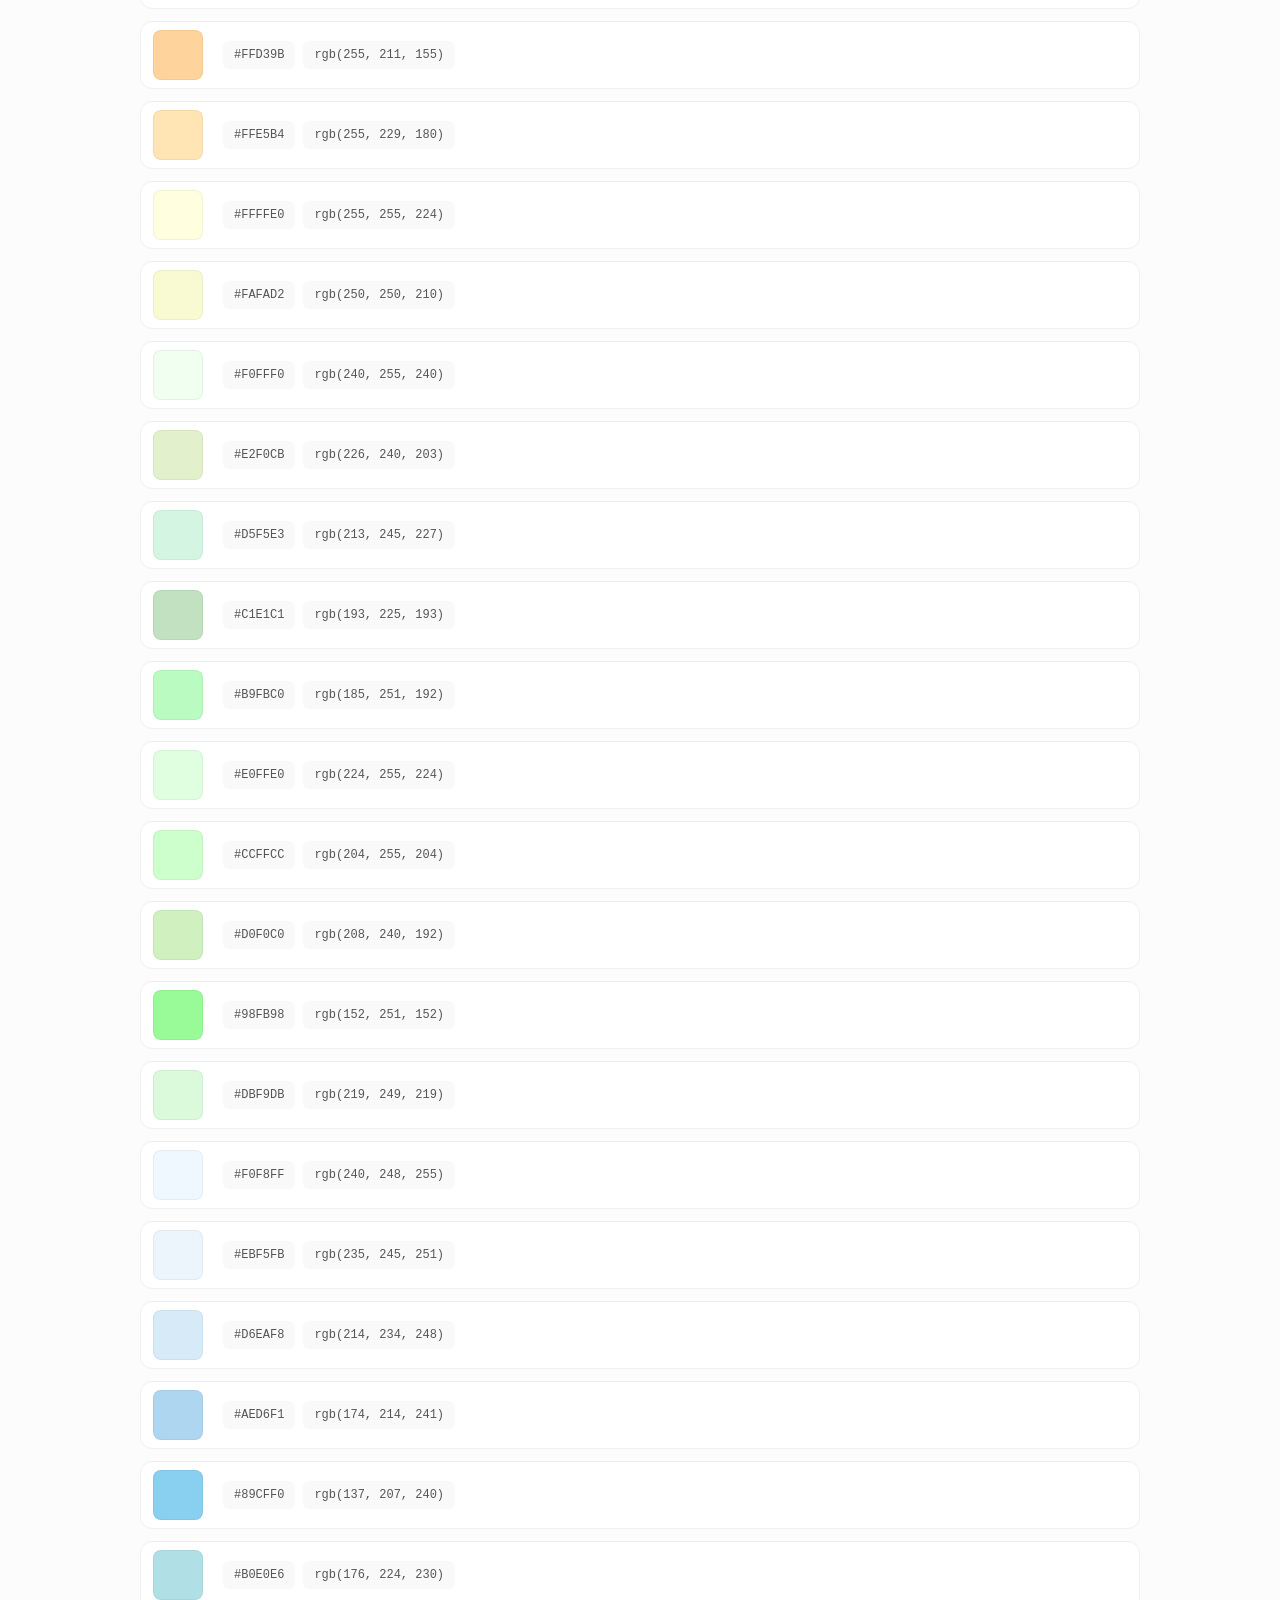
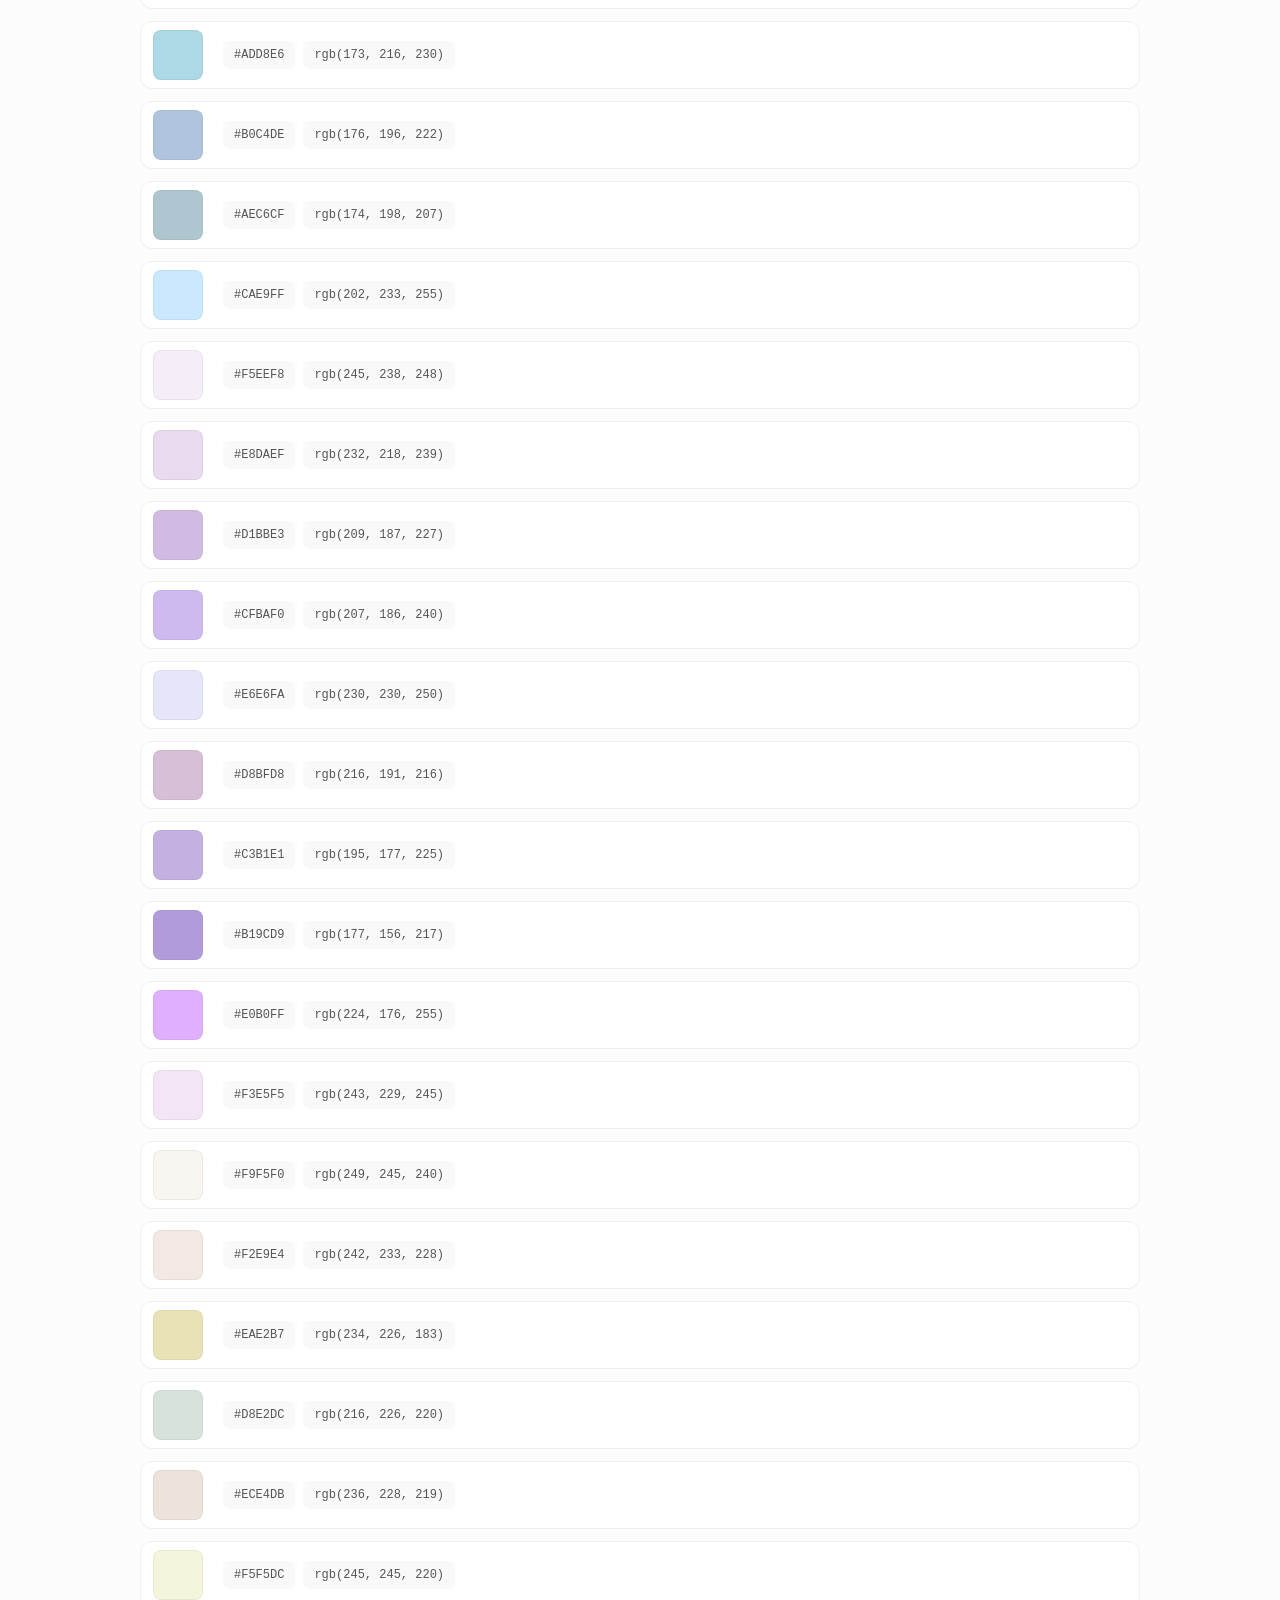
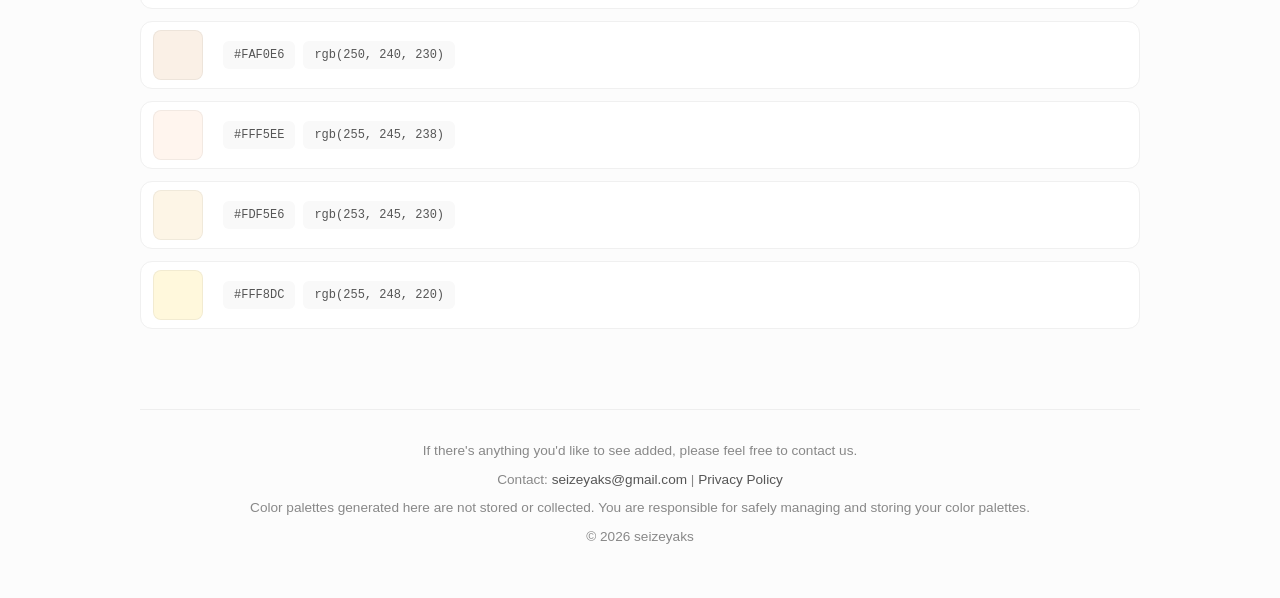
==== commit b7efa6a8: "Add disclaimer to footer" ====
--- a/index.html
+++ b/index.html
@@ -34,7 +34,7 @@
   <script type="text/javascript">
     (function(c,l,a,r,i,t,y){
         c[a]=c[a]||function(){(c[a].q=c[a].q||[]).push(arguments)};
-        t=l.createElement(r);t.async=1;t.src="httpswww.clarity.ms/tag/"+i;
+        t=l.createElement(r);t.async=1;t.src="https://www.clarity.ms/tag/"+i;
         y=l.getElementsByTagName(r)[0];y.parentNode.insertBefore(t,y);
     })(window, document, "clarity", "script", "w5rd8gd356");
 </script>
@@ -71,7 +71,9 @@
     <div id="palette" class="palette-grid"></div>
     
     <footer>
+      <p>If there's anything you'd like to see added, please feel free to contact us.</p>
       <p>Contact: <a href="mailto:seizeyaks@gmail.com">seizeyaks@gmail.com</a> | <a href="privacy.html">Privacy Policy</a></p>
+      <p>Color palettes generated here are not stored or collected. You are responsible for safely managing and storing your color palettes.</p>
       <p>&copy; 2026 seizeyaks</p>
     </footer>
   </div>
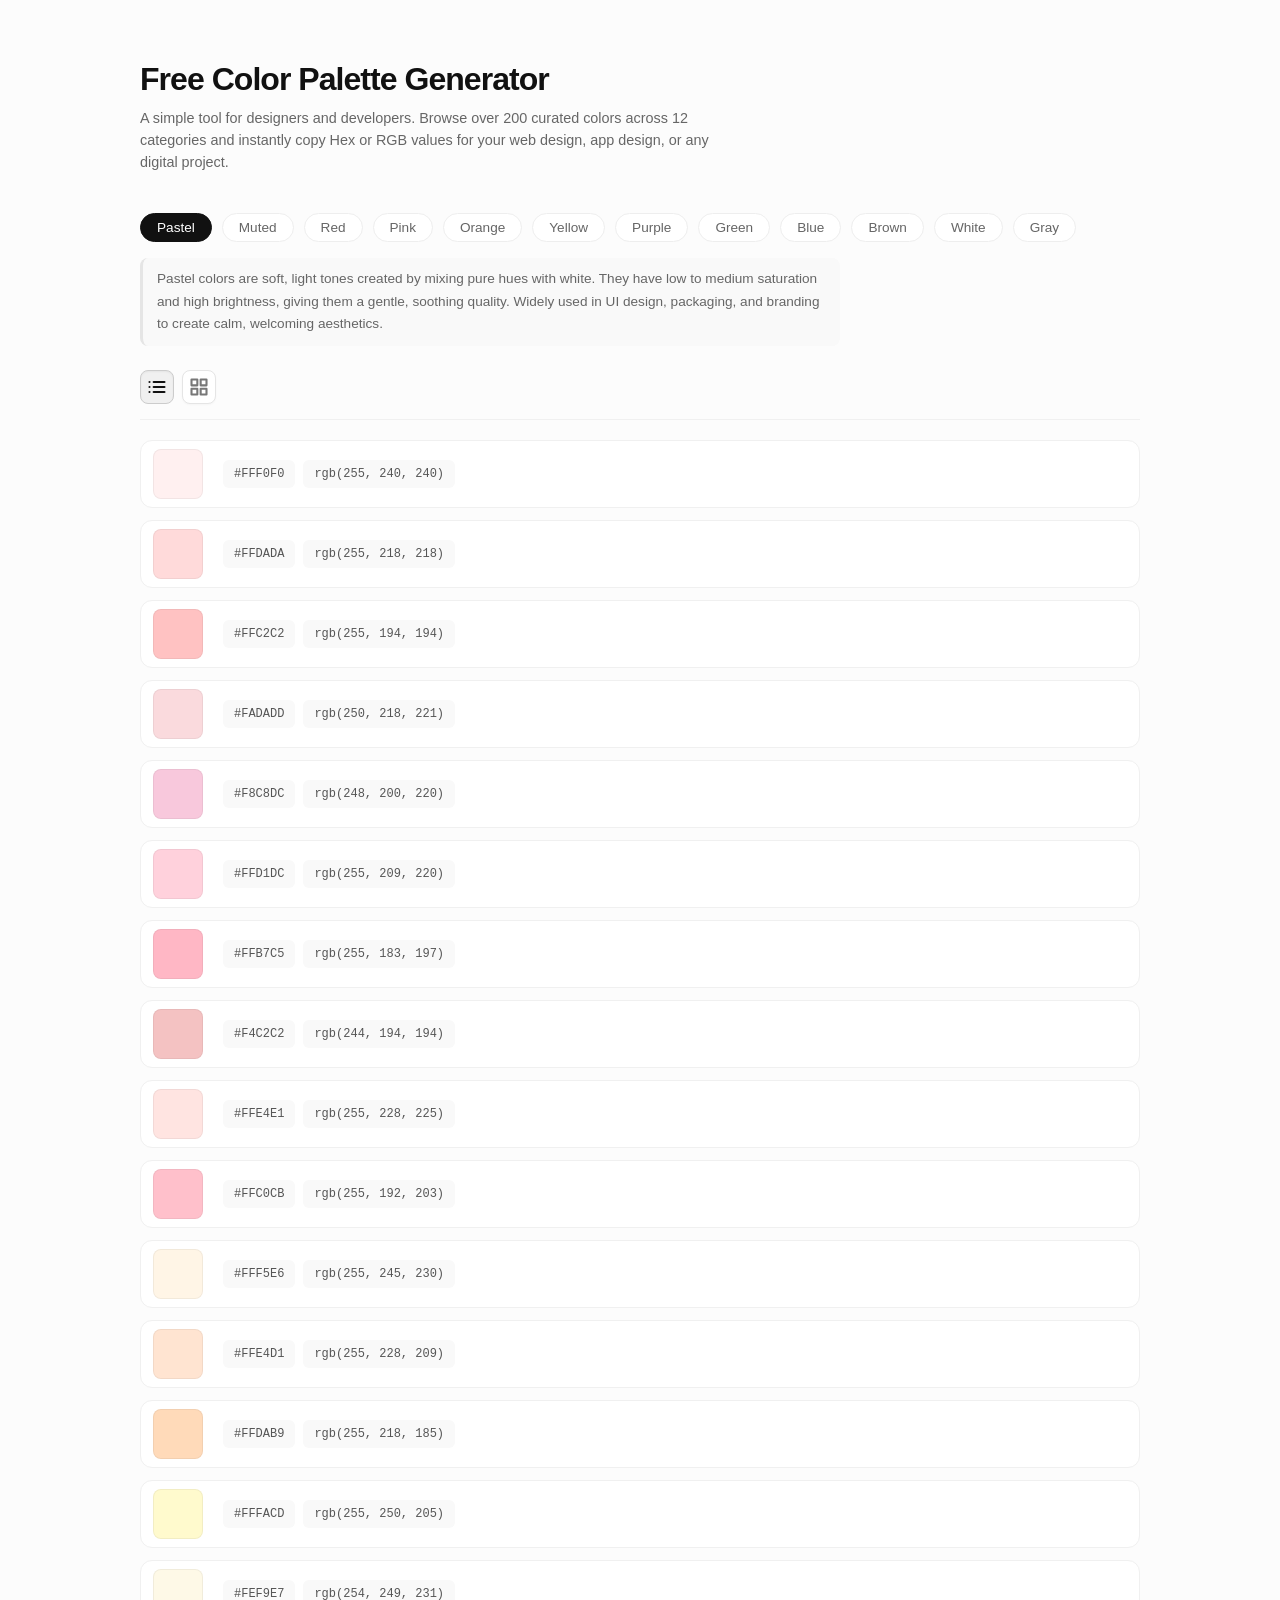
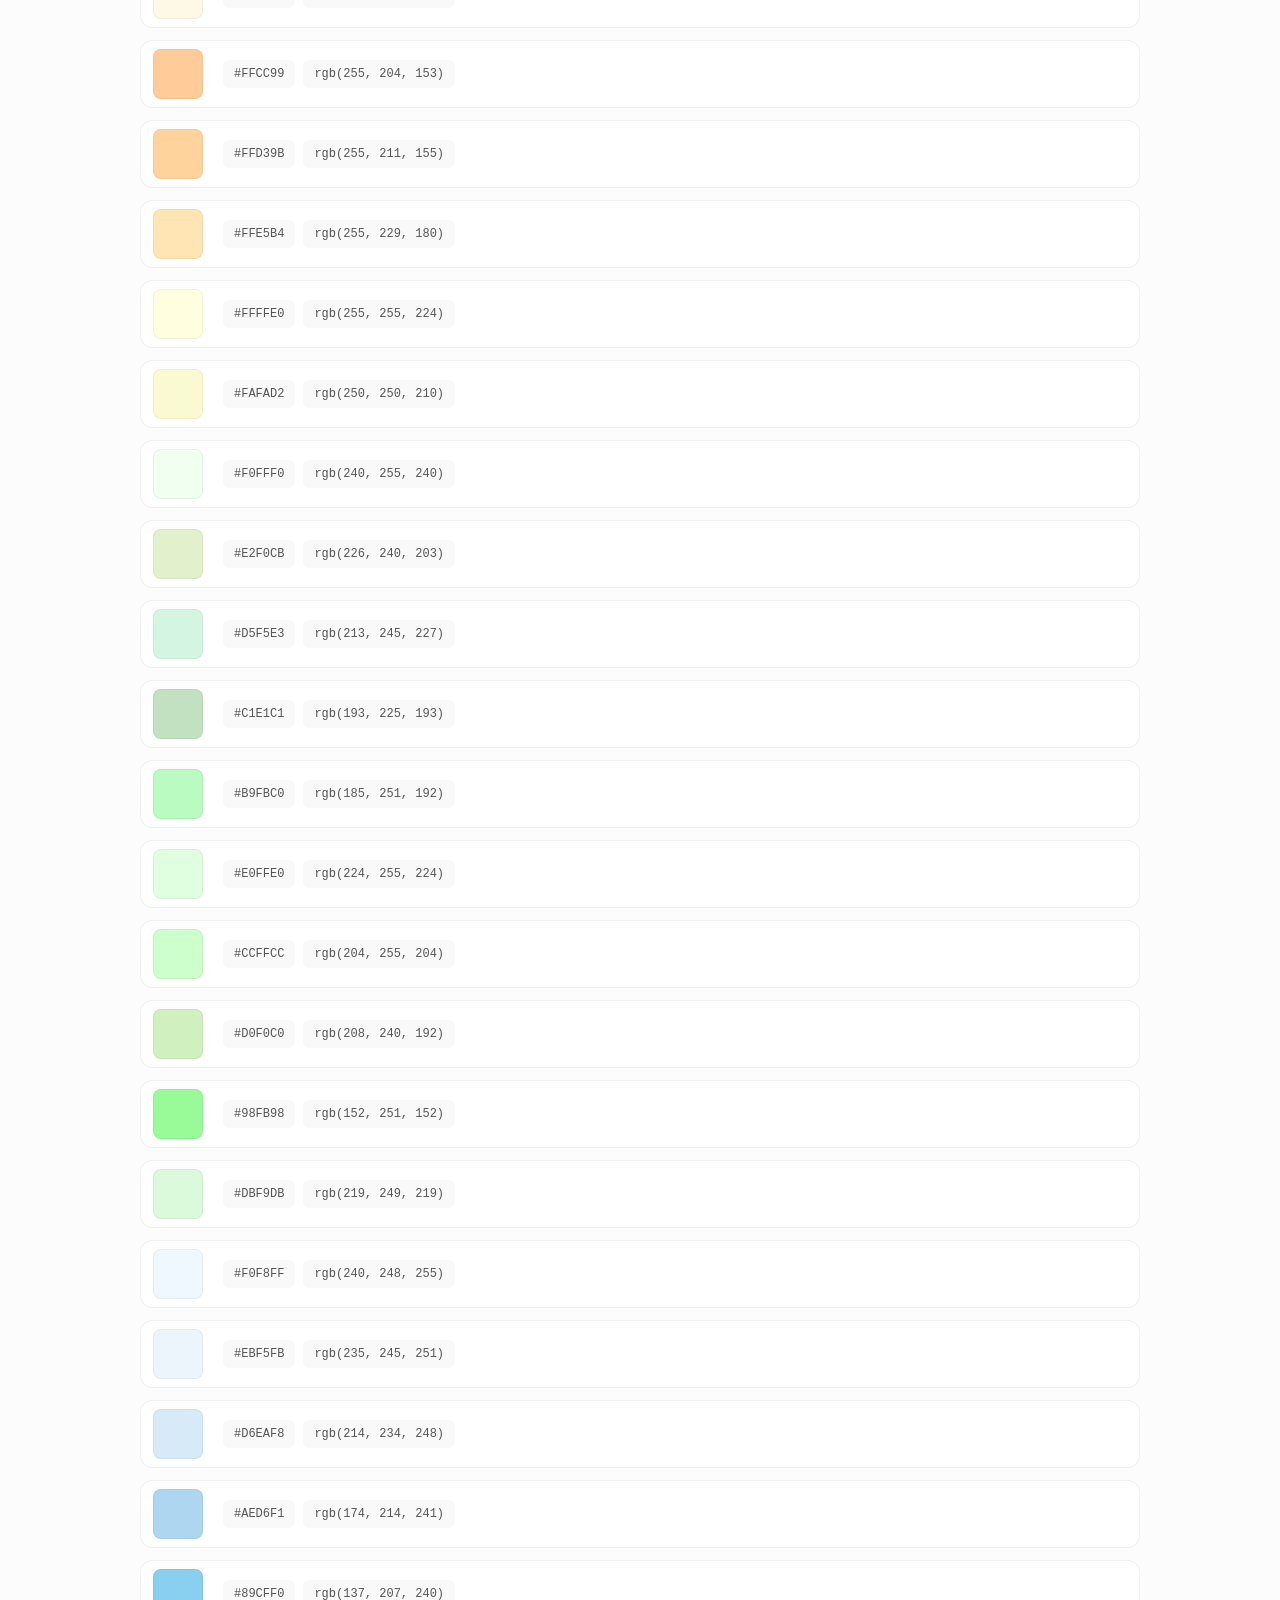
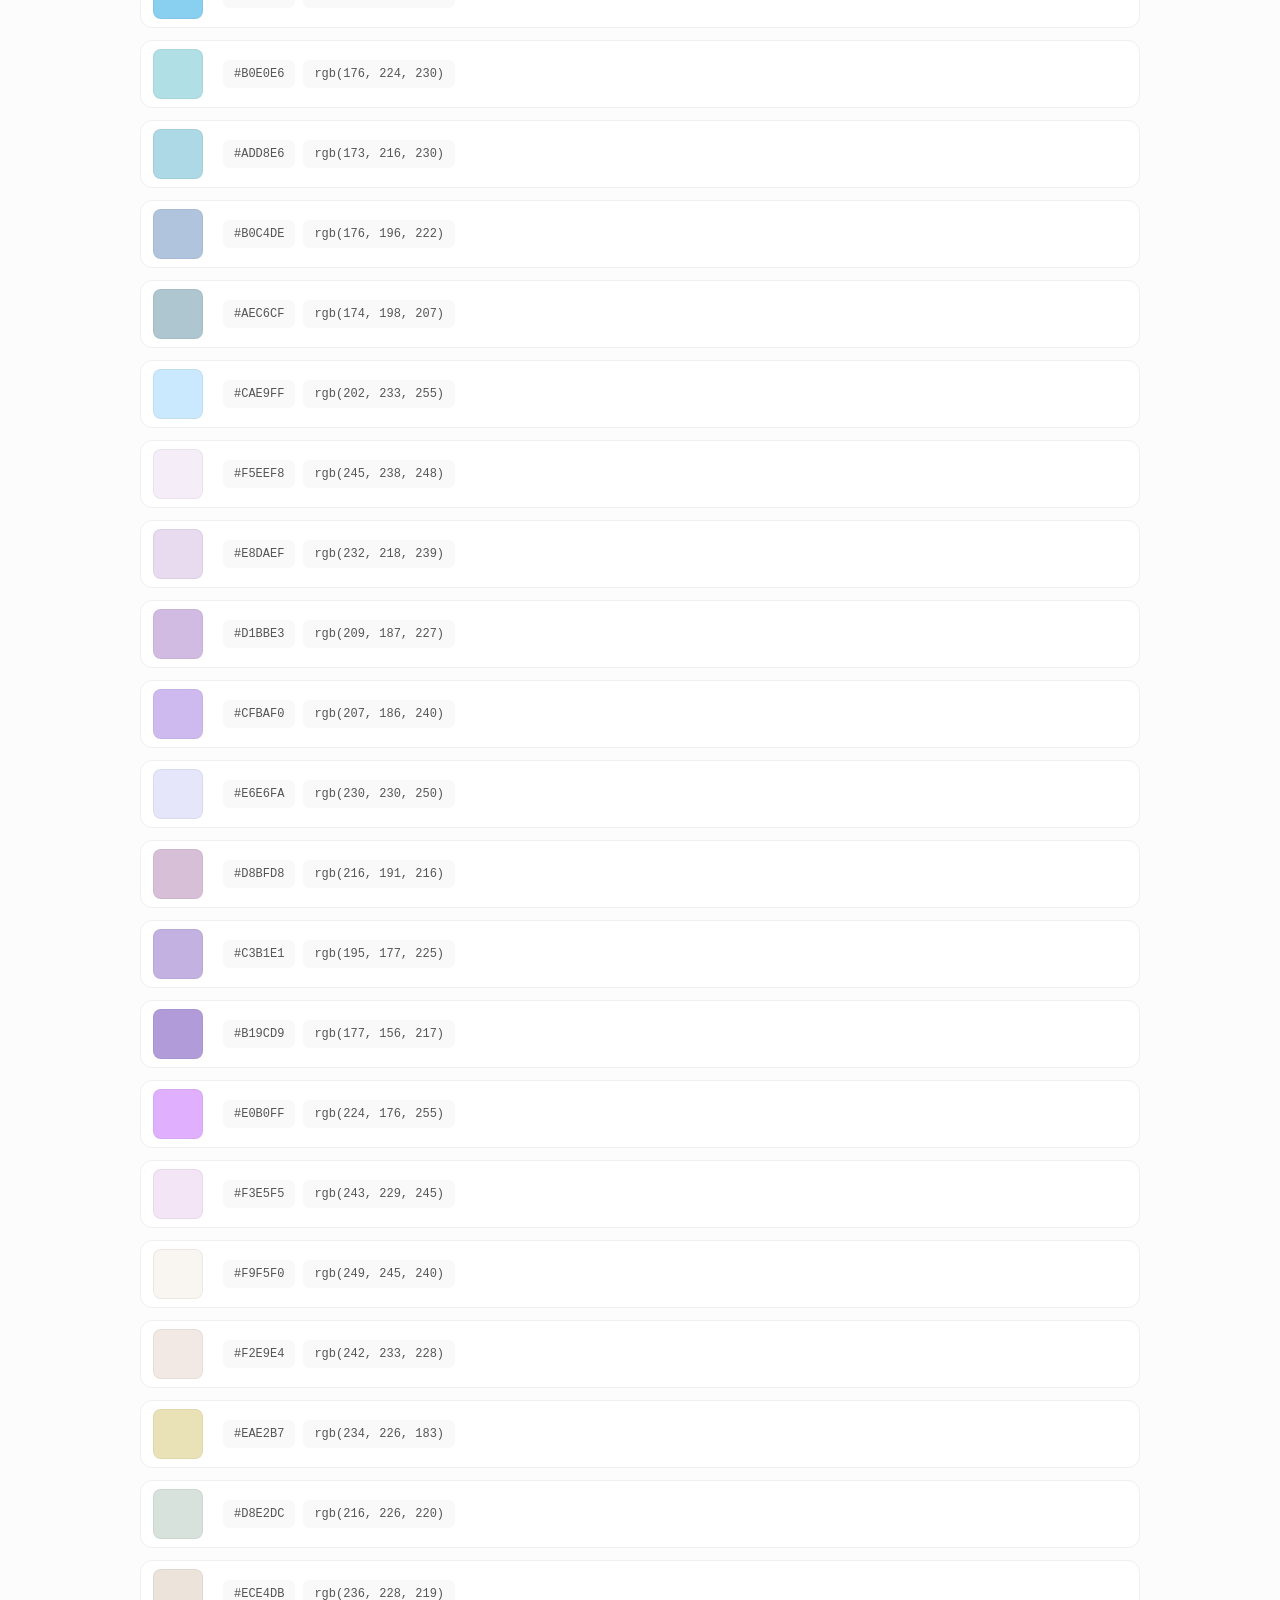
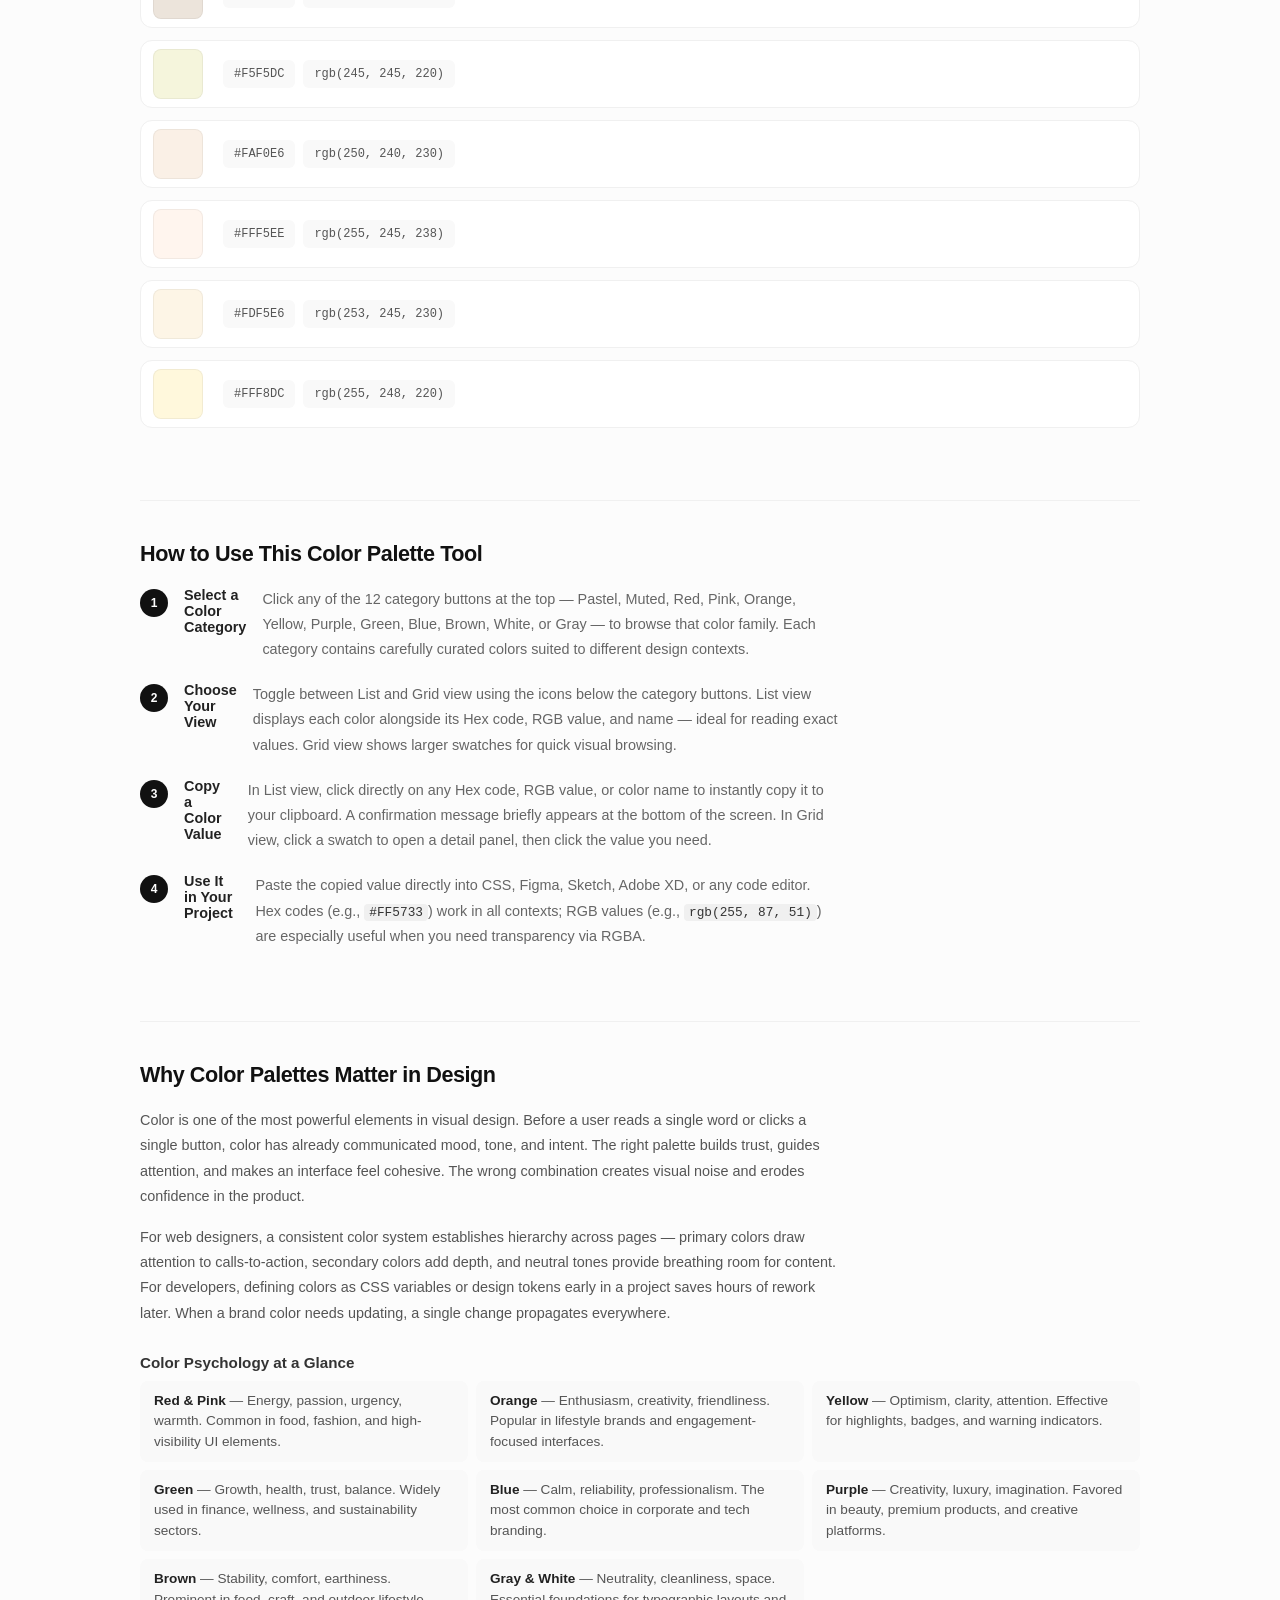
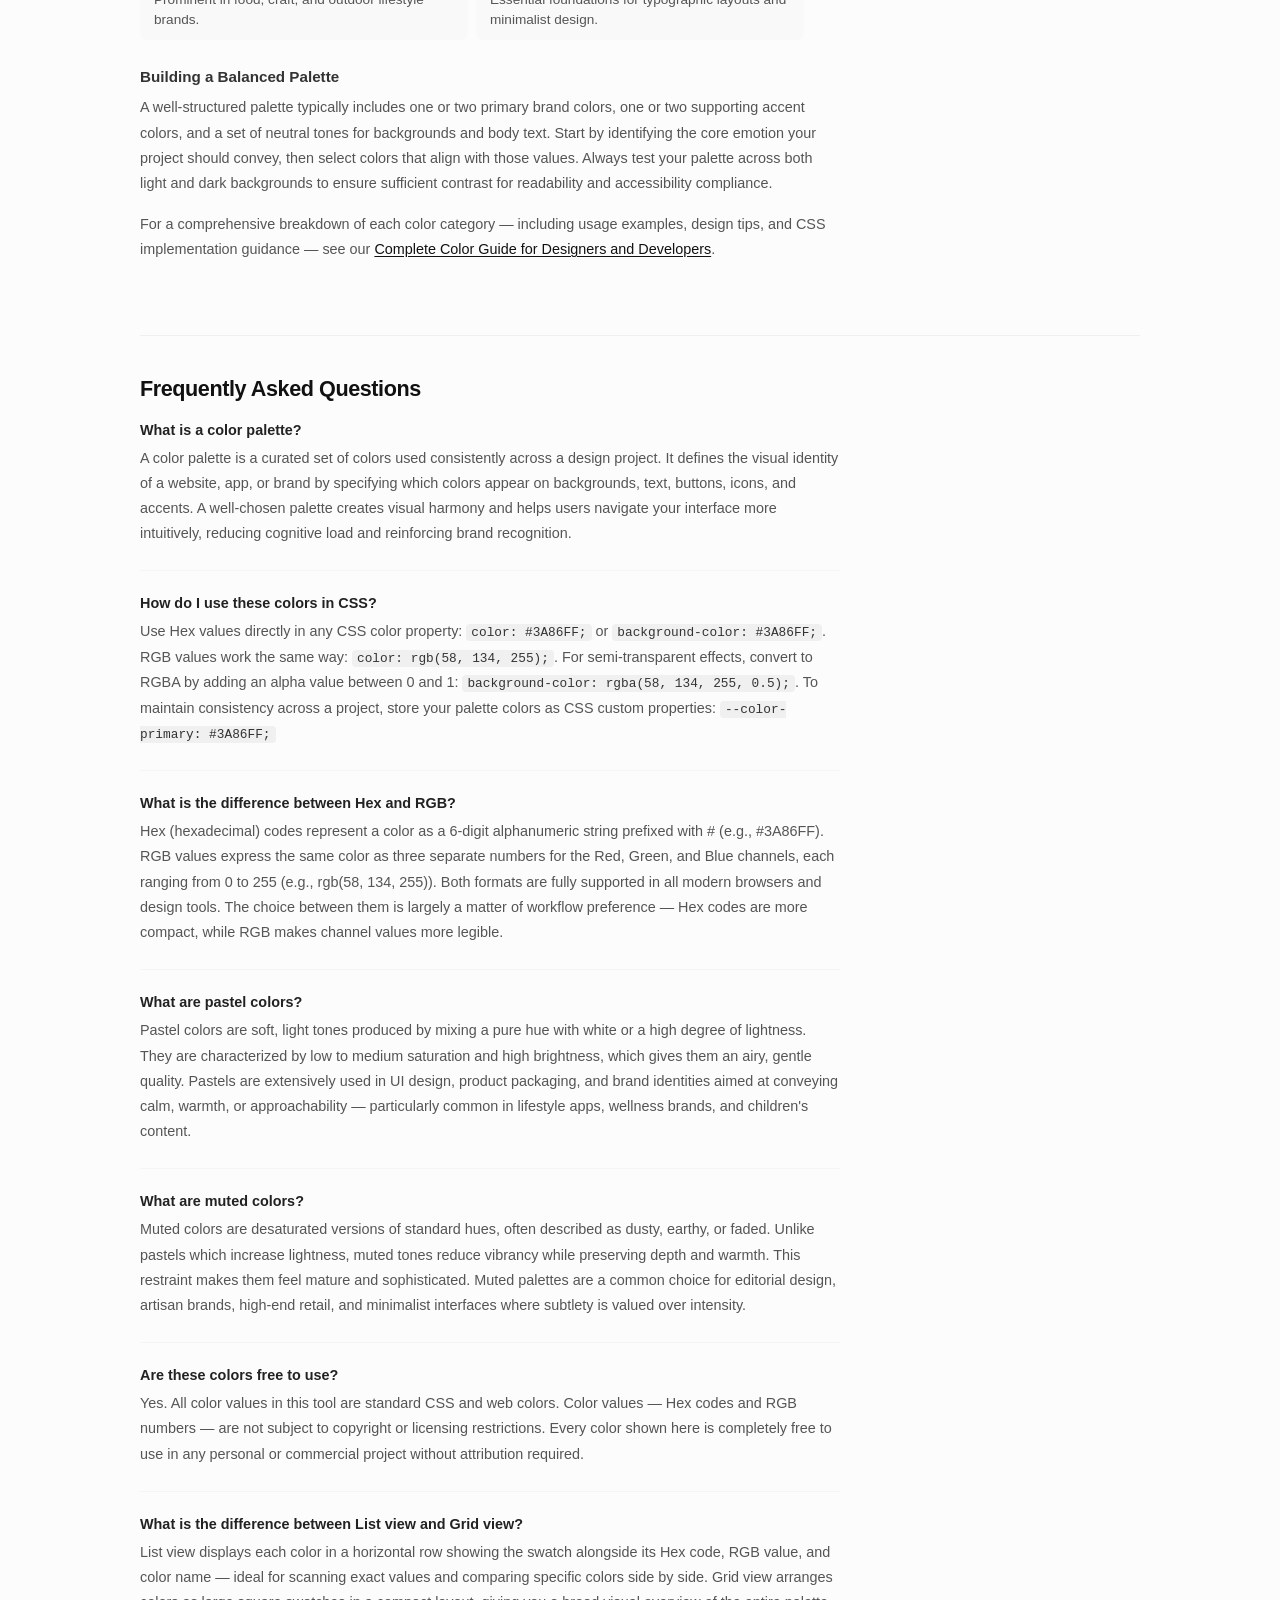
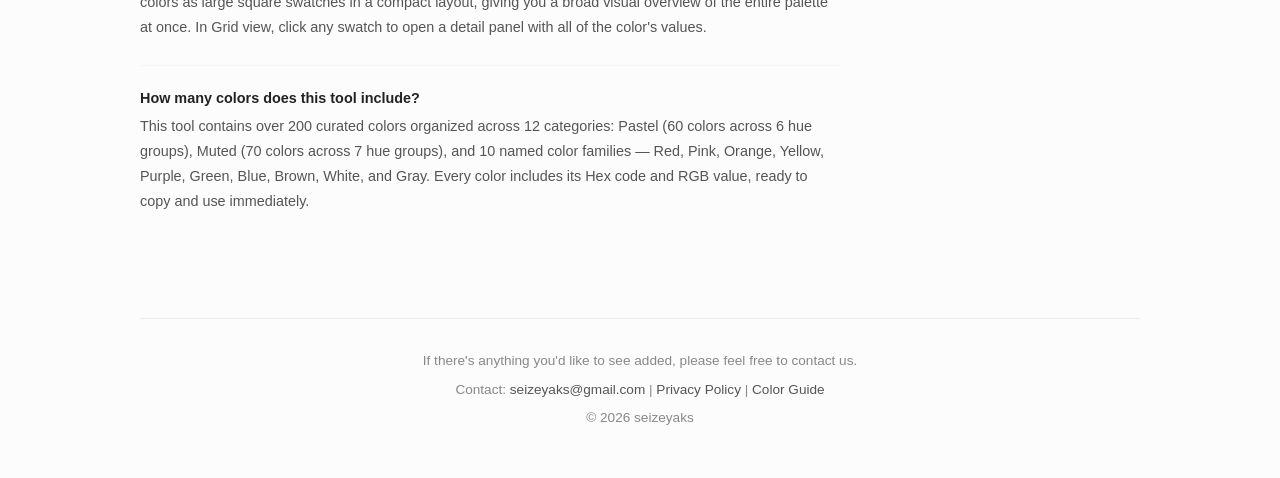
==== commit df3a1475: "first commit" ====
--- a/index.html
+++ b/index.html
@@ -28,7 +28,6 @@
     window.dataLayer = window.dataLayer || [];
     function gtag(){dataLayer.push(arguments);}
     gtag('js', new Date());
-
     gtag('config', 'G-P2K0W8FJVZ');
   </script>
   <script type="text/javascript">
@@ -37,13 +36,13 @@
         t=l.createElement(r);t.async=1;t.src="https://www.clarity.ms/tag/"+i;
         y=l.getElementsByTagName(r)[0];y.parentNode.insertBefore(t,y);
     })(window, document, "clarity", "script", "w5rd8gd356");
-</script>
+  </script>
 </head>
 <body>
   <div class="container">
     <h1>Free Color Palette Generator</h1>
-    <p class="site-description">A simple tool for designers and developers. Quickly find and copy colors for your digital projects, including web design.</p>
-    
+    <p class="site-description">A simple tool for designers and developers. Browse over 200 curated colors across 12 categories and instantly copy Hex or RGB values for your web design, app design, or any digital project.</p>
+
     <div class="controls">
       <button onclick="renderPalette('pastel')">Pastel</button>
       <button onclick="renderPalette('muted')">Muted</button>
@@ -59,6 +58,10 @@
       <button onclick="renderPalette('gray')">Gray</button>
     </div>
 
+    <div id="category-description" class="category-desc">
+      Pastel colors are soft, light tones created by mixing pure hues with white. They have low to medium saturation and high brightness, giving them a gentle, soothing quality. Widely used in UI design, packaging, and branding to create calm, welcoming aesthetics.
+    </div>
+
     <div class="mode-switch">
       <button id="list-mode-btn" class="active" onclick="setViewMode('list')" aria-label="List View">
         <svg width="20" height="20" viewBox="0 0 24 24" fill="none" stroke="currentColor" stroke-width="2" stroke-linecap="round" stroke-linejoin="round"><line x1="8" y1="6" x2="21" y2="6"></line><line x1="8" y1="12" x2="21" y2="12"></line><line x1="8" y1="18" x2="21" y2="18"></line><line x1="3" y1="6" x2="3.01" y2="6"></line><line x1="3" y1="12" x2="3.01" y2="12"></line><line x1="3" y1="18" x2="3.01" y2="18"></line></svg>
@@ -69,15 +72,105 @@
     </div>
 
     <div id="palette" class="palette-grid"></div>
-    
+
+    <!-- How to Use Section -->
+    <section class="content-section">
+      <h2>How to Use This Color Palette Tool</h2>
+      <ol class="how-to-list">
+        <li>
+          <strong>Select a Color Category</strong>
+          <p>Click any of the 12 category buttons at the top — Pastel, Muted, Red, Pink, Orange, Yellow, Purple, Green, Blue, Brown, White, or Gray — to browse that color family. Each category contains carefully curated colors suited to different design contexts.</p>
+        </li>
+        <li>
+          <strong>Choose Your View</strong>
+          <p>Toggle between List and Grid view using the icons below the category buttons. List view displays each color alongside its Hex code, RGB value, and name — ideal for reading exact values. Grid view shows larger swatches for quick visual browsing.</p>
+        </li>
+        <li>
+          <strong>Copy a Color Value</strong>
+          <p>In List view, click directly on any Hex code, RGB value, or color name to instantly copy it to your clipboard. A confirmation message briefly appears at the bottom of the screen. In Grid view, click a swatch to open a detail panel, then click the value you need.</p>
+        </li>
+        <li>
+          <strong>Use It in Your Project</strong>
+          <p>Paste the copied value directly into CSS, Figma, Sketch, Adobe XD, or any code editor. Hex codes (e.g., <code>#FF5733</code>) work in all contexts; RGB values (e.g., <code>rgb(255, 87, 51)</code>) are especially useful when you need transparency via RGBA.</p>
+        </li>
+      </ol>
+    </section>
+
+    <!-- Why Color Palettes Matter -->
+    <section class="content-section">
+      <h2>Why Color Palettes Matter in Design</h2>
+      <p>Color is one of the most powerful elements in visual design. Before a user reads a single word or clicks a single button, color has already communicated mood, tone, and intent. The right palette builds trust, guides attention, and makes an interface feel cohesive. The wrong combination creates visual noise and erodes confidence in the product.</p>
+      <p>For web designers, a consistent color system establishes hierarchy across pages — primary colors draw attention to calls-to-action, secondary colors add depth, and neutral tones provide breathing room for content. For developers, defining colors as CSS variables or design tokens early in a project saves hours of rework later. When a brand color needs updating, a single change propagates everywhere.</p>
+
+      <h3>Color Psychology at a Glance</h3>
+      <ul class="color-psychology-list">
+        <li><strong>Red &amp; Pink</strong> — Energy, passion, urgency, warmth. Common in food, fashion, and high-visibility UI elements.</li>
+        <li><strong>Orange</strong> — Enthusiasm, creativity, friendliness. Popular in lifestyle brands and engagement-focused interfaces.</li>
+        <li><strong>Yellow</strong> — Optimism, clarity, attention. Effective for highlights, badges, and warning indicators.</li>
+        <li><strong>Green</strong> — Growth, health, trust, balance. Widely used in finance, wellness, and sustainability sectors.</li>
+        <li><strong>Blue</strong> — Calm, reliability, professionalism. The most common choice in corporate and tech branding.</li>
+        <li><strong>Purple</strong> — Creativity, luxury, imagination. Favored in beauty, premium products, and creative platforms.</li>
+        <li><strong>Brown</strong> — Stability, comfort, earthiness. Prominent in food, craft, and outdoor lifestyle brands.</li>
+        <li><strong>Gray &amp; White</strong> — Neutrality, cleanliness, space. Essential foundations for typographic layouts and minimalist design.</li>
+      </ul>
+
+      <h3>Building a Balanced Palette</h3>
+      <p>A well-structured palette typically includes one or two primary brand colors, one or two supporting accent colors, and a set of neutral tones for backgrounds and body text. Start by identifying the core emotion your project should convey, then select colors that align with those values. Always test your palette across both light and dark backgrounds to ensure sufficient contrast for readability and accessibility compliance.</p>
+      <p>For a comprehensive breakdown of each color category — including usage examples, design tips, and CSS implementation guidance — see our <a href="color-guide.html">Complete Color Guide for Designers and Developers</a>.</p>
+    </section>
+
+    <!-- FAQ Section -->
+    <section class="content-section faq-section">
+      <h2>Frequently Asked Questions</h2>
+
+      <div class="faq-item">
+        <h3>What is a color palette?</h3>
+        <p>A color palette is a curated set of colors used consistently across a design project. It defines the visual identity of a website, app, or brand by specifying which colors appear on backgrounds, text, buttons, icons, and accents. A well-chosen palette creates visual harmony and helps users navigate your interface more intuitively, reducing cognitive load and reinforcing brand recognition.</p>
+      </div>
+
+      <div class="faq-item">
+        <h3>How do I use these colors in CSS?</h3>
+        <p>Use Hex values directly in any CSS color property: <code>color: #3A86FF;</code> or <code>background-color: #3A86FF;</code>. RGB values work the same way: <code>color: rgb(58, 134, 255);</code>. For semi-transparent effects, convert to RGBA by adding an alpha value between 0 and 1: <code>background-color: rgba(58, 134, 255, 0.5);</code>. To maintain consistency across a project, store your palette colors as CSS custom properties: <code>--color-primary: #3A86FF;</code></p>
+      </div>
+
+      <div class="faq-item">
+        <h3>What is the difference between Hex and RGB?</h3>
+        <p>Hex (hexadecimal) codes represent a color as a 6-digit alphanumeric string prefixed with # (e.g., #3A86FF). RGB values express the same color as three separate numbers for the Red, Green, and Blue channels, each ranging from 0 to 255 (e.g., rgb(58, 134, 255)). Both formats are fully supported in all modern browsers and design tools. The choice between them is largely a matter of workflow preference — Hex codes are more compact, while RGB makes channel values more legible.</p>
+      </div>
+
+      <div class="faq-item">
+        <h3>What are pastel colors?</h3>
+        <p>Pastel colors are soft, light tones produced by mixing a pure hue with white or a high degree of lightness. They are characterized by low to medium saturation and high brightness, which gives them an airy, gentle quality. Pastels are extensively used in UI design, product packaging, and brand identities aimed at conveying calm, warmth, or approachability — particularly common in lifestyle apps, wellness brands, and children's content.</p>
+      </div>
+
+      <div class="faq-item">
+        <h3>What are muted colors?</h3>
+        <p>Muted colors are desaturated versions of standard hues, often described as dusty, earthy, or faded. Unlike pastels which increase lightness, muted tones reduce vibrancy while preserving depth and warmth. This restraint makes them feel mature and sophisticated. Muted palettes are a common choice for editorial design, artisan brands, high-end retail, and minimalist interfaces where subtlety is valued over intensity.</p>
+      </div>
+
+      <div class="faq-item">
+        <h3>Are these colors free to use?</h3>
+        <p>Yes. All color values in this tool are standard CSS and web colors. Color values — Hex codes and RGB numbers — are not subject to copyright or licensing restrictions. Every color shown here is completely free to use in any personal or commercial project without attribution required.</p>
+      </div>
+
+      <div class="faq-item">
+        <h3>What is the difference between List view and Grid view?</h3>
+        <p>List view displays each color in a horizontal row showing the swatch alongside its Hex code, RGB value, and color name — ideal for scanning exact values and comparing specific colors side by side. Grid view arranges colors as large square swatches in a compact layout, giving you a broad visual overview of the entire palette at once. In Grid view, click any swatch to open a detail panel with all of the color's values.</p>
+      </div>
+
+      <div class="faq-item">
+        <h3>How many colors does this tool include?</h3>
+        <p>This tool contains over 200 curated colors organized across 12 categories: Pastel (60 colors across 6 hue groups), Muted (70 colors across 7 hue groups), and 10 named color families — Red, Pink, Orange, Yellow, Purple, Green, Blue, Brown, White, and Gray. Every color includes its Hex code and RGB value, ready to copy and use immediately.</p>
+      </div>
+    </section>
+
     <footer>
       <p>If there's anything you'd like to see added, please feel free to contact us.</p>
-      <p>Contact: <a href="mailto:seizeyaks@gmail.com">seizeyaks@gmail.com</a> | <a href="privacy.html">Privacy Policy</a></p>
-      <p>Color palettes generated here are not stored or collected. You are responsible for safely managing and storing your color palettes.</p>
+      <p>Contact: <a href="mailto:seizeyaks@gmail.com">seizeyaks@gmail.com</a> | <a href="privacy.html">Privacy Policy</a> | <a href="color-guide.html">Color Guide</a></p>
       <p>&copy; 2026 seizeyaks</p>
     </footer>
   </div>
   <button id="to-top-btn">Top</button>
   <script defer type="text/javascript" src="main.js"></script>
 </body>
-</html>+</html>
--- a/style.css
+++ b/style.css
@@ -3,6 +3,7 @@
   box-sizing: border-box;
   -webkit-font-smoothing: antialiased;
 }
+
 
 body {
   font-family: 'Inter', -apple-system, BlinkMacSystemFont, 'Segoe UI', Roboto, sans-serif;
@@ -13,19 +14,22 @@
   touch-action: manipulation;
 }
 
+
 .container {
   max-width: 1000px;
   margin: auto;
 }
 
-h1 { 
-  text-align: left; 
+
+h1 {
+  text-align: left;
   font-weight: 800;
   letter-spacing: -0.03em;
   margin-bottom: 10px;
   font-size: 2rem;
   color: #111;
 }
+
 
 .site-description {
   text-align: left;
@@ -36,14 +40,16 @@
   line-height: 1.5;
 }
 
+
 /* Category Buttons */
 .controls {
   display: flex;
   justify-content: flex-start;
   gap: 10px;
-  margin-bottom: 50px;
+  margin-bottom: 16px;
   flex-wrap: wrap;
 }
+
 
 .controls button {
   padding: 6px 16px;
@@ -57,17 +63,34 @@
   color: #666;
 }
 
+
 .controls button:hover {
   background: #f5f5f5;
   color: #111;
   border-color: #ddd;
 }
 
+
 .controls button.active {
   background: #111;
   color: white;
   border-color: #111;
 }
+
+
+/* Category Description */
+.category-desc {
+  color: #666;
+  font-size: 0.85rem;
+  line-height: 1.65;
+  margin-bottom: 24px;
+  max-width: 700px;
+  padding: 10px 14px;
+  background: #f9f9f9;
+  border-radius: 8px;
+  border-left: 3px solid #e5e5e5;
+}
+
 
 /* Mode Switch Buttons */
 .mode-switch {
@@ -78,6 +101,7 @@
   padding-bottom: 15px;
   border-bottom: 1px solid #f0f0f0;
 }
+
 
 .mode-switch button {
   padding: 6px;
@@ -93,11 +117,13 @@
   box-shadow: 0 1px 2px rgba(0,0,0,0.03);
 }
 
+
 .mode-switch button:hover {
   color: #444;
   border-color: #d0d0d0;
   background: #fafafa;
 }
+
 
 .mode-switch button.active {
   background: #f0f0f0;
@@ -106,9 +132,11 @@
   box-shadow: inset 0 1px 2px rgba(0,0,0,0.05);
 }
 
+
 .mode-switch button svg {
   stroke-width: 2.5px;
 }
+
 
 /* Palette Grid Modes */
 .palette-grid {
@@ -118,10 +146,12 @@
   margin-bottom: 60px;
 }
 
+
 .palette-grid.grid-mode {
   grid-template-columns: repeat(auto-fill, minmax(80px, 1fr));
   gap: 15px;
 }
+
 
 /* Color Card Item */
 .color-item {
@@ -134,6 +164,7 @@
   transition: all 0.3s ease;
 }
 
+
 .grid-mode .color-item {
   flex-direction: column;
   padding: 0;
@@ -141,15 +172,18 @@
   background: none;
 }
 
+
 .color-item:hover {
   border-color: #e0e0e0;
   box-shadow: 0 4px 20px rgba(0,0,0,0.04);
   transform: translateY(-2px);
 }
 
+
 .grid-mode .color-item:hover {
   box-shadow: none;
 }
+
 
 .color-swatch {
   width: 50px;
@@ -161,6 +195,7 @@
   cursor: pointer;
 }
 
+
 .grid-mode .color-swatch {
   width: 100%;
   padding-bottom: 100%; /* Square aspect ratio */
@@ -169,18 +204,21 @@
   border-radius: 12px;
 }
 
+
 .color-info {
   display: flex;
   gap: 8px;
   flex-grow: 1;
   align-items: center;
-  justify-content: flex-start; /* space-between 대신 flex-start로 변경 */
-  flex-wrap: wrap; /* 추가: 공간이 부족할 경우 줄바꿈 허용 */
-}
+  justify-content: flex-start;
+  flex-wrap: wrap;
+}
+
 
 .grid-mode .color-info {
   display: none;
 }
+
 
 /* Modal Styling */
 .modal-overlay {
@@ -198,6 +236,7 @@
   animation: fadeIn 0.2s ease-out;
 }
 
+
 .modal-content {
   background: white;
   padding: 30px;
@@ -208,6 +247,7 @@
   text-align: center;
 }
 
+
 .modal-swatch {
   width: 80px;
   height: 80px;
@@ -216,11 +256,13 @@
   box-shadow: inset 0 0 0 1px rgba(0,0,0,0.05);
 }
 
+
 .modal-info-list {
   display: flex;
   flex-direction: column;
   gap: 12px;
 }
+
 
 .modal-info-list .info-box {
   width: 100%;
@@ -228,10 +270,12 @@
   font-size: 0.9rem;
 }
 
+
 @keyframes fadeIn {
   from { opacity: 0; }
   to { opacity: 1; }
 }
+
 
 /* Information Boxes */
 .info-box {
@@ -245,18 +289,20 @@
   color: #555;
   border: 1px solid transparent;
   transition: all 0.15s;
-  flex: 0 1 auto; /* flex: 1 대신 변경 */
+  flex: 0 1 auto;
   text-align: center;
   white-space: nowrap;
   overflow: hidden;
   text-overflow: ellipsis;
 }
 
+
 .info-box:hover {
   background: #f0f0f0;
   border-color: #ddd;
   color: #111;
 }
+
 
 /* Footer */
 footer {
@@ -268,29 +314,34 @@
   font-size: 0.85rem;
 }
 
+
 footer a {
   color: #555;
   text-decoration: none;
 }
 
+
 footer a:hover {
   text-decoration: underline;
 }
+
 
 /* Responsive adjustments */
 @media (max-width: 768px) {
   body { padding: 20px 10px; }
   .color-swatch { width: 40px; height: 40px; min-width: 40px; margin-right: 12px; }
-  .info-box { 
-    font-size: 0.7rem; 
+  .info-box {
+    font-size: 0.7rem;
     padding: 4px 6px;
   }
   .color-info { gap: 4px; }
 }
 
+
 @media (max-width: 480px) {
-  /* .info-box:nth-child(3) { display: none; } 이 부분 제거 */
-}
+  /* reserved for future mobile adjustments */
+}
+
 
 /* Toast Notification Styling */
 .toast {
@@ -310,10 +361,12 @@
   animation: slideUp 0.3s ease-out;
 }
 
+
 @keyframes slideUp {
   from { transform: translate(-50%, 20px); opacity: 0; }
   to { transform: translate(-50%, 0); opacity: 1; }
 }
+
 #to-top-btn {
   position: fixed;
   bottom: 80px;
@@ -329,6 +382,164 @@
   touch-action: manipulation;
 }
 
+
 #to-top-btn:hover {
   background-color: #f0f0f0;
 }
+
+
+/* ============================================
+   Content Sections (AdSense content additions)
+   ============================================ */
+
+.content-section {
+  margin-top: 72px;
+  padding-top: 40px;
+  border-top: 1px solid #f0f0f0;
+}
+
+.content-section h2 {
+  font-size: 1.35rem;
+  font-weight: 700;
+  color: #111;
+  margin: 0 0 20px 0;
+  letter-spacing: -0.02em;
+}
+
+.content-section h3 {
+  font-size: 0.95rem;
+  font-weight: 600;
+  color: #333;
+  margin: 28px 0 10px 0;
+}
+
+.content-section p {
+  color: #555;
+  font-size: 0.9rem;
+  line-height: 1.75;
+  margin: 0 0 16px 0;
+  max-width: 700px;
+}
+
+.content-section a {
+  color: #111;
+  text-decoration: underline;
+  text-underline-offset: 2px;
+}
+
+.content-section a:hover {
+  color: #555;
+}
+
+.content-section code {
+  font-family: 'JetBrains Mono', 'Fira Code', monospace;
+  font-size: 0.8rem;
+  background: #f0f0f0;
+  padding: 1px 5px;
+  border-radius: 4px;
+  color: #333;
+}
+
+/* How to Use list */
+.how-to-list {
+  list-style: none;
+  padding: 0;
+  margin: 0;
+  counter-reset: how-to;
+}
+
+.how-to-list li {
+  display: flex;
+  gap: 16px;
+  margin-bottom: 20px;
+  max-width: 700px;
+}
+
+.how-to-list li::before {
+  counter-increment: how-to;
+  content: counter(how-to);
+  display: flex;
+  align-items: center;
+  justify-content: center;
+  min-width: 28px;
+  height: 28px;
+  background: #111;
+  color: white;
+  border-radius: 50%;
+  font-size: 0.75rem;
+  font-weight: 700;
+  margin-top: 2px;
+  flex-shrink: 0;
+}
+
+.how-to-list li strong {
+  display: block;
+  font-size: 0.9rem;
+  color: #222;
+  margin-bottom: 4px;
+}
+
+.how-to-list li p {
+  margin: 0;
+  color: #666;
+}
+
+/* Color Psychology list */
+.color-psychology-list {
+  list-style: none;
+  padding: 0;
+  margin: 0 0 20px 0;
+  display: grid;
+  grid-template-columns: repeat(auto-fill, minmax(260px, 1fr));
+  gap: 8px;
+}
+
+.color-psychology-list li {
+  background: #f9f9f9;
+  border-radius: 8px;
+  padding: 10px 14px;
+  font-size: 0.85rem;
+  color: #555;
+  line-height: 1.5;
+}
+
+.color-psychology-list li strong {
+  color: #222;
+}
+
+/* FAQ */
+.faq-section .faq-item {
+  max-width: 700px;
+  margin-bottom: 24px;
+  padding-bottom: 24px;
+  border-bottom: 1px solid #f5f5f5;
+}
+
+.faq-section .faq-item:last-child {
+  border-bottom: none;
+  margin-bottom: 0;
+}
+
+.faq-section h3 {
+  font-size: 0.9rem;
+  font-weight: 600;
+  color: #222;
+  margin: 0 0 8px 0;
+}
+
+.faq-section p {
+  margin: 0;
+}
+
+@media (max-width: 768px) {
+  .content-section {
+    margin-top: 48px;
+    padding-top: 28px;
+  }
+  .color-psychology-list {
+    grid-template-columns: 1fr;
+  }
+  .how-to-list li {
+    gap: 12px;
+  }
+}
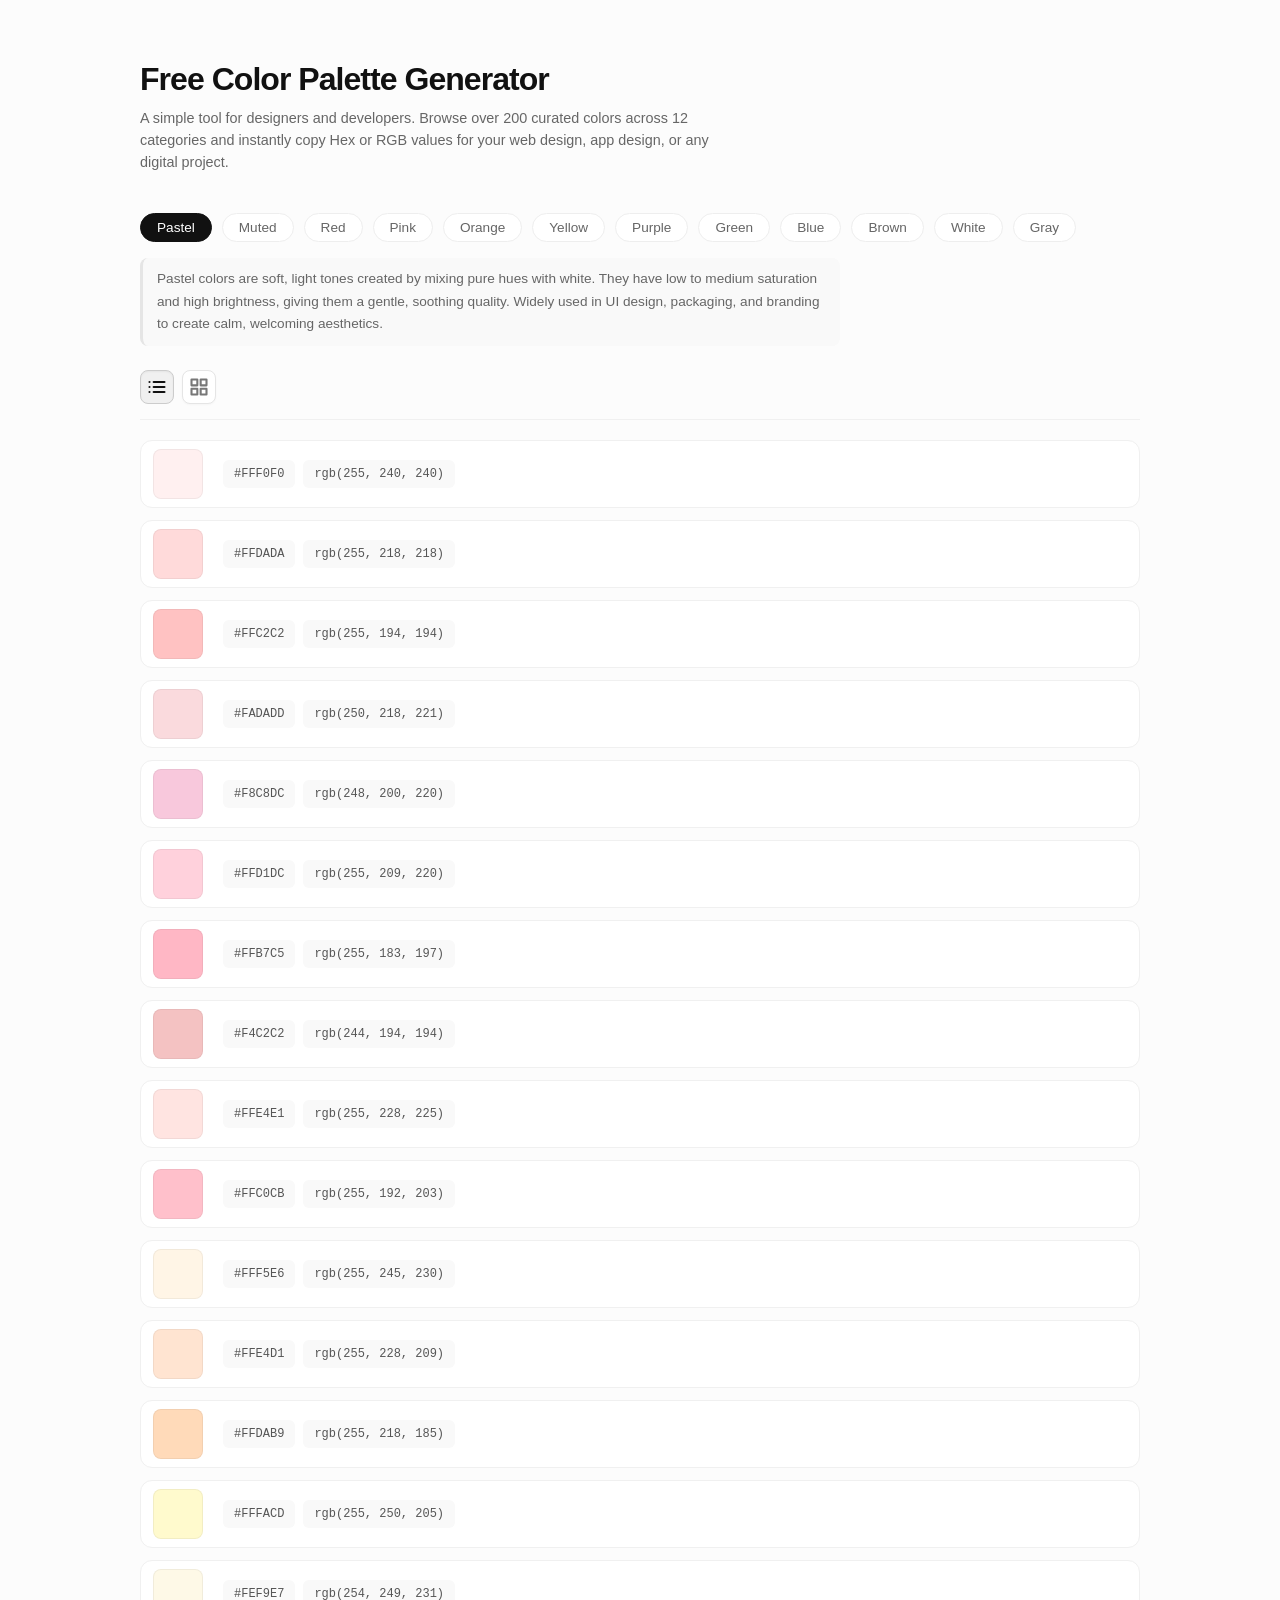
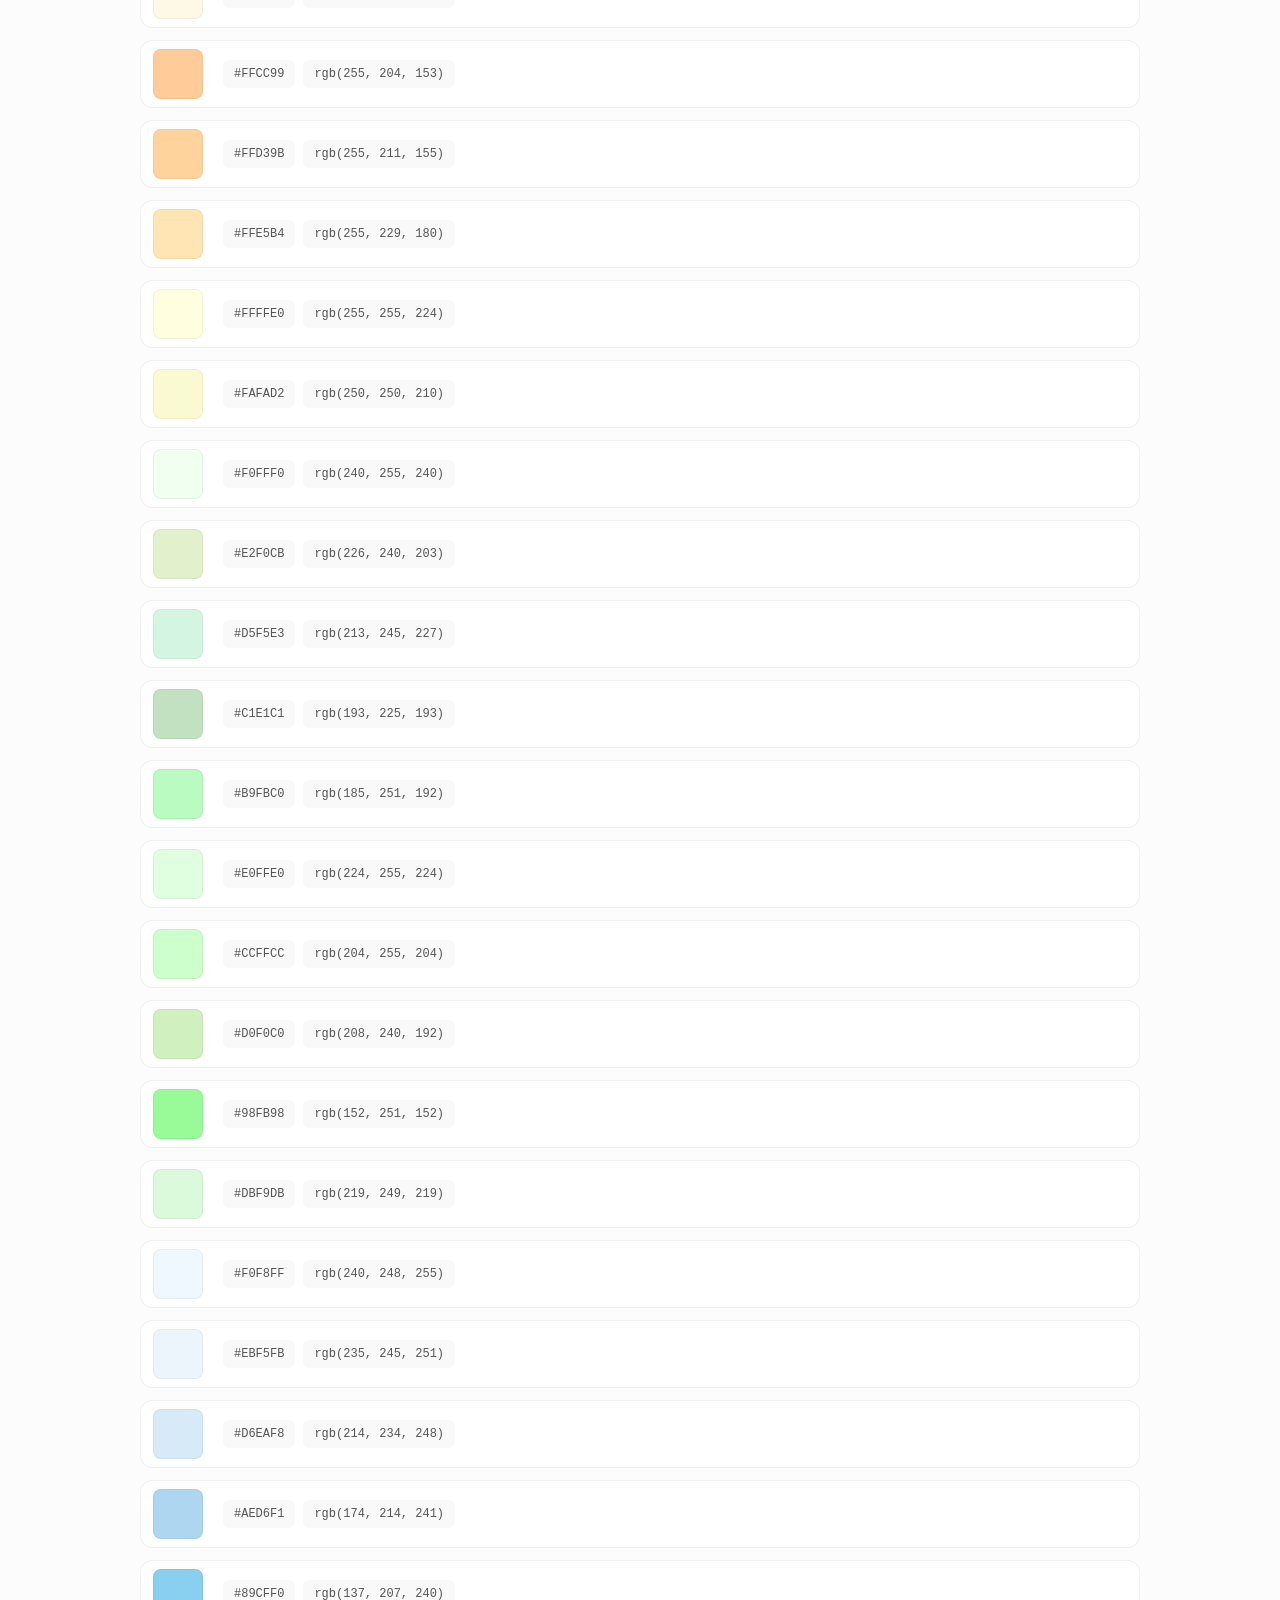
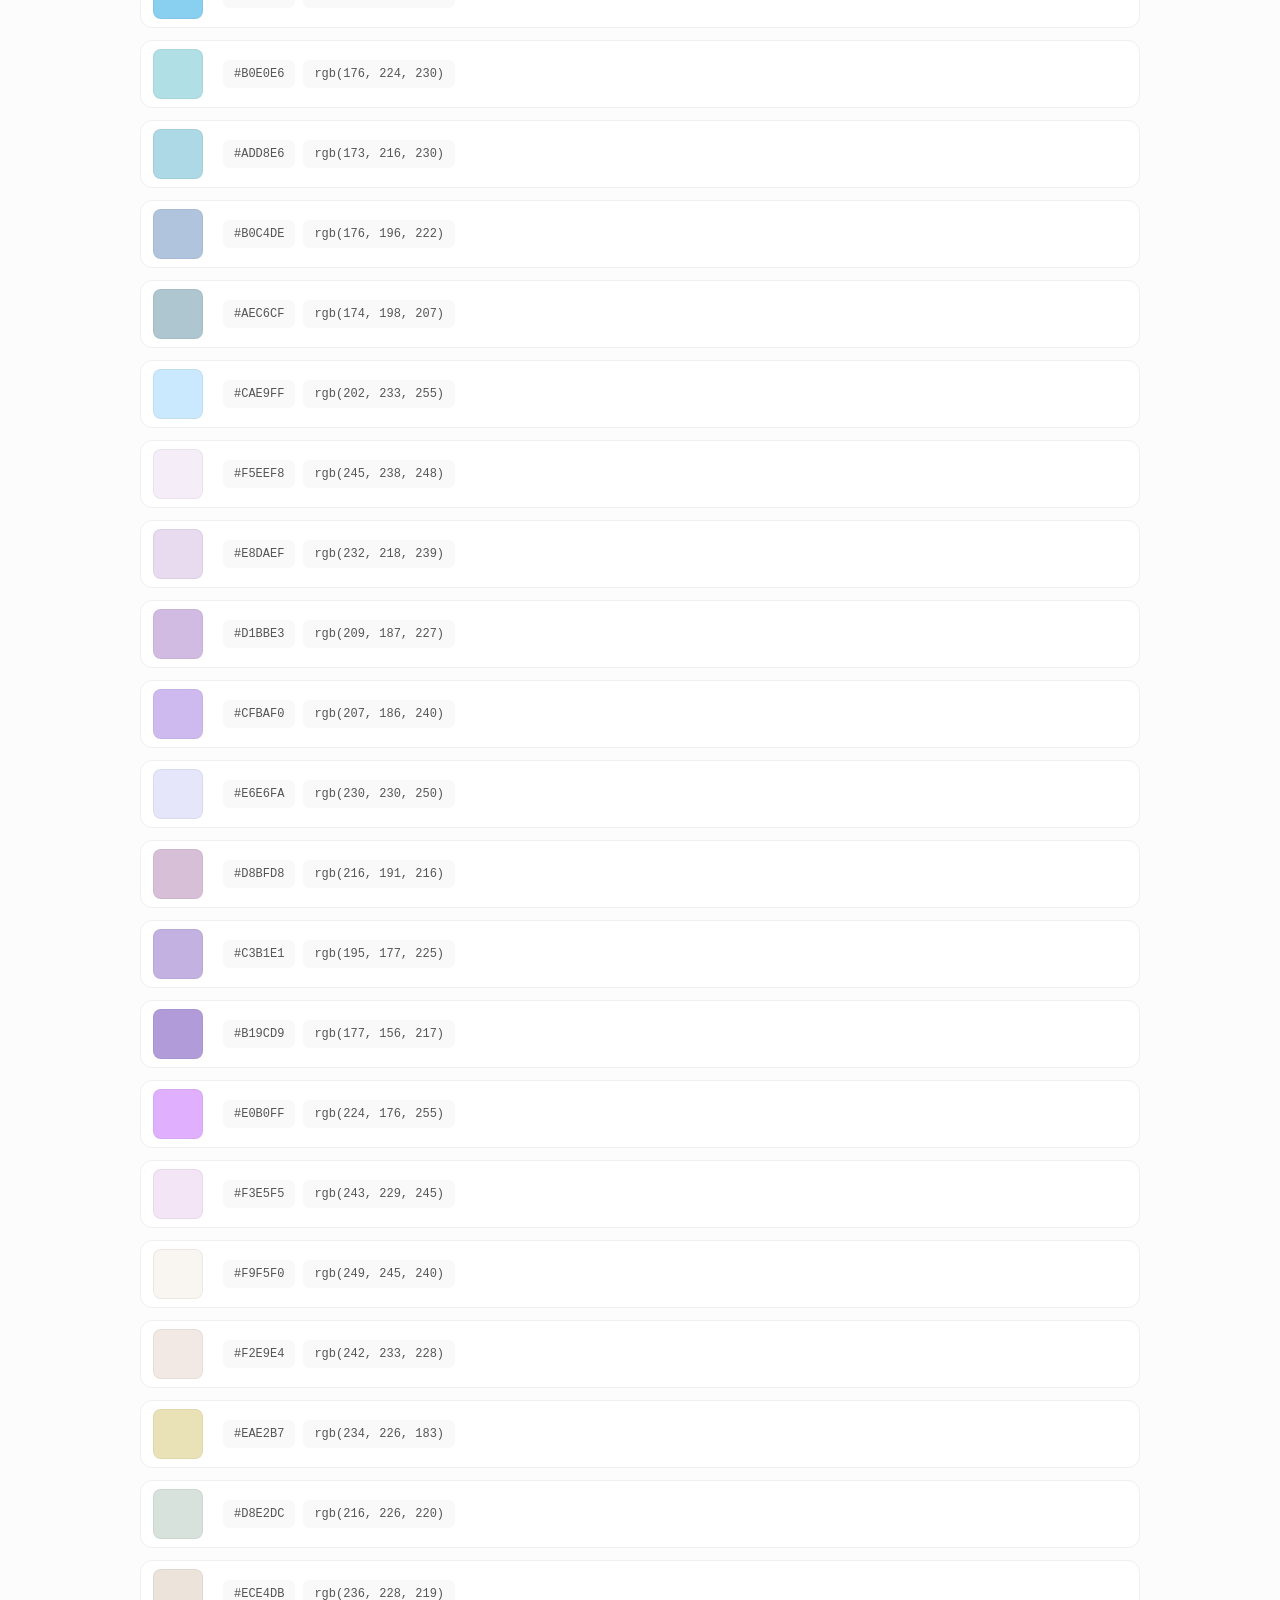
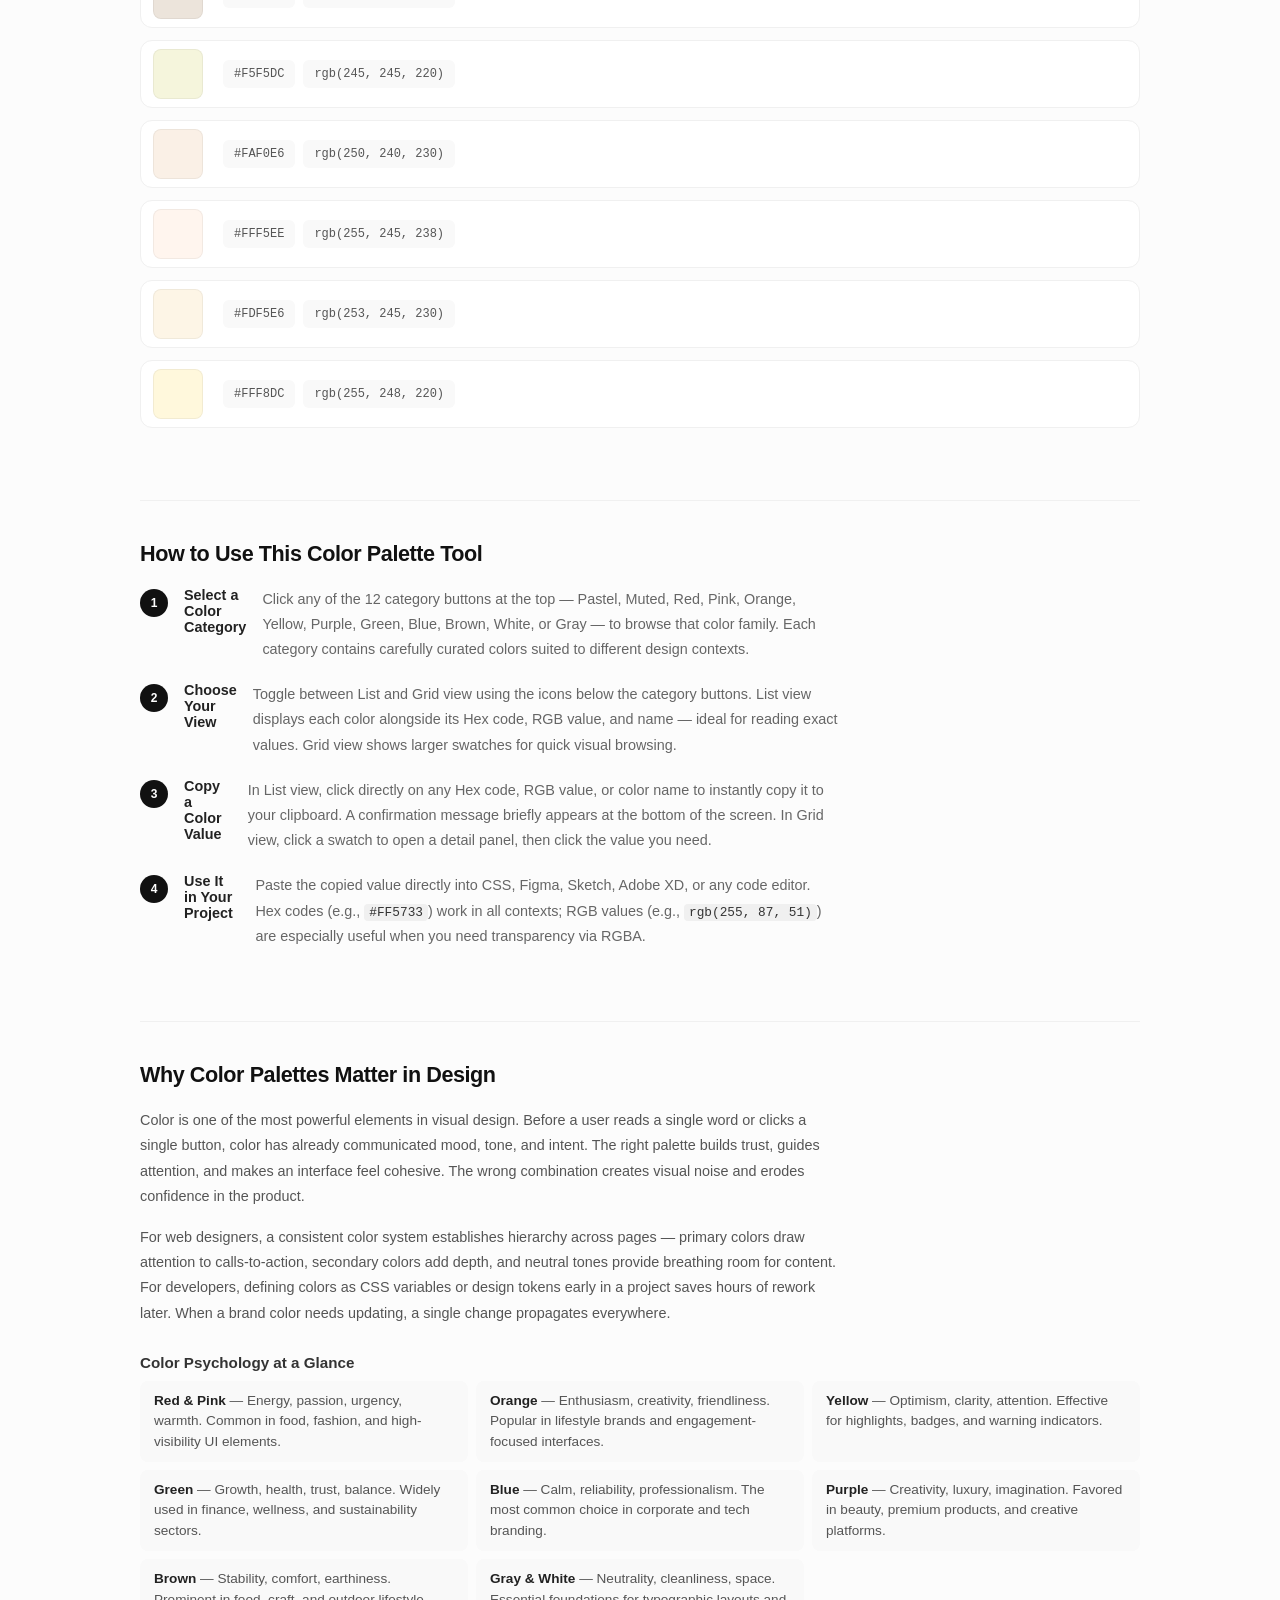
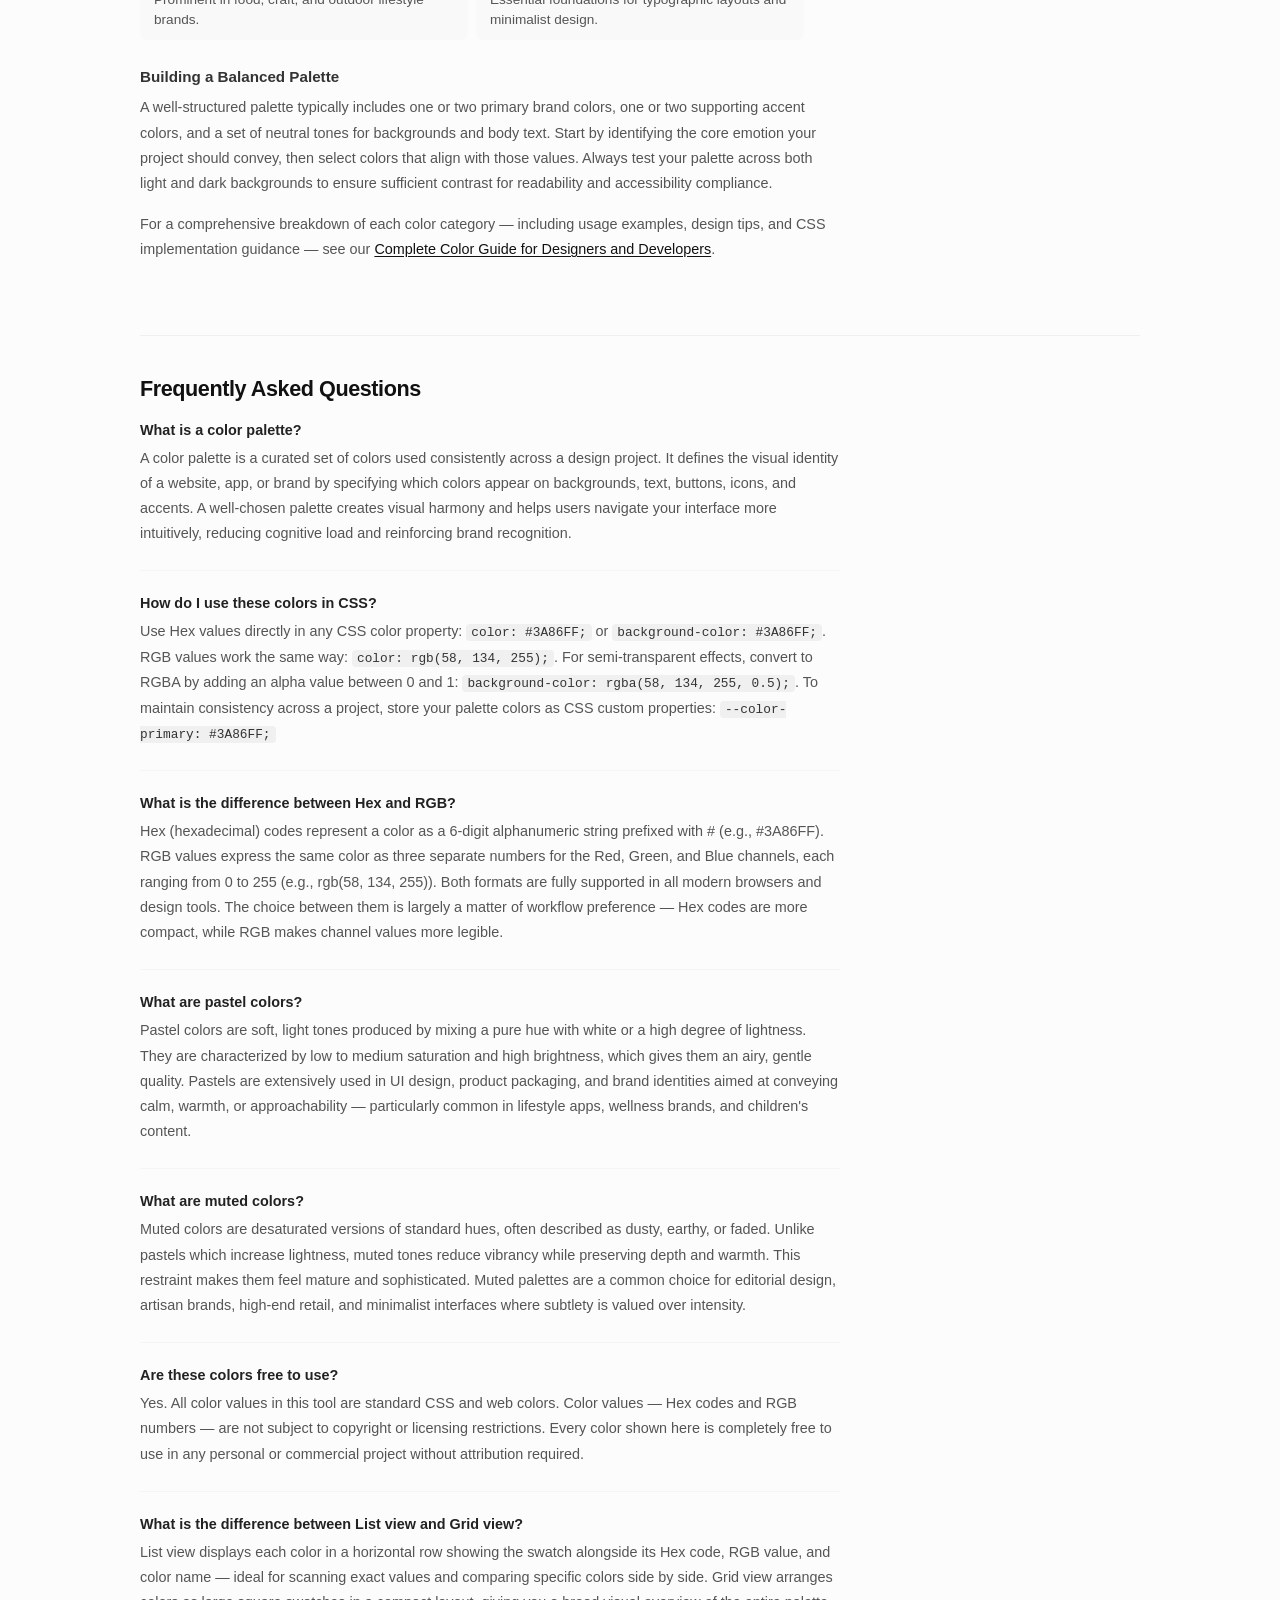
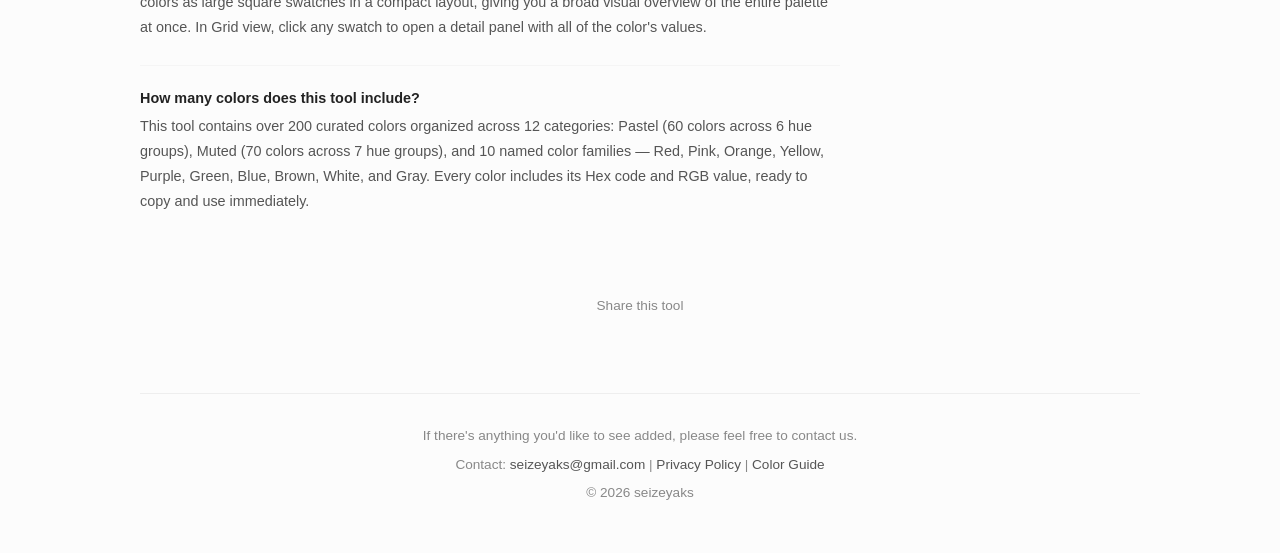
==== commit 8150b0bf: "Add fixed right-side share button and clean up AddToAny scripts Co-Authored-By: Claude Sonnet 4.6 <n" ====
--- a/index.html
+++ b/index.html
@@ -164,6 +164,21 @@
       </div>
     </section>
 
+    <!-- Share (bottom) -->
+    <div class="share-section">
+      <p class="share-label">Share this tool</p>
+      <div class="a2a_kit a2a_kit_size_32 a2a_default_style" data-a2a-url="https://color-palette-generator-drx.pages.dev" data-a2a-title="color palette generator">
+        <a class="a2a_dd" href="https://www.addtoany.com/share"></a>
+        <a class="a2a_button_copy_link"></a>
+        <a class="a2a_button_email"></a>
+        <a class="a2a_button_whatsapp"></a>
+        <a class="a2a_button_linkedin"></a>
+        <a class="a2a_button_reddit"></a>
+        <a class="a2a_button_pinterest"></a>
+        <a class="a2a_button_facebook"></a>
+      </div>
+    </div>
+
     <footer>
       <p>If there's anything you'd like to see added, please feel free to contact us.</p>
       <p>Contact: <a href="mailto:seizeyaks@gmail.com">seizeyaks@gmail.com</a> | <a href="privacy.html">Privacy Policy</a> | <a href="color-guide.html">Color Guide</a></p>
@@ -171,6 +186,21 @@
     </footer>
   </div>
   <button id="to-top-btn">Top</button>
+
+  <!-- Share (fixed right) -->
+  <div class="share-fixed">
+    <div class="a2a_kit a2a_kit_size_32 a2a_default_style" data-a2a-url="https://color-palette-generator-drx.pages.dev" data-a2a-title="color palette generator">
+      <a class="a2a_dd" href="https://www.addtoany.com/share"></a>
+    </div>
+  </div>
+
+  <!-- AddToAny -->
+  <script>
+    var a2a_config = a2a_config || {};
+    a2a_config.onclick = 1;
+  </script>
+  <script defer src="https://static.addtoany.com/menu/page.js"></script>
+
   <script defer type="text/javascript" src="main.js"></script>
 </body>
 </html>
--- a/style.css
+++ b/style.css
@@ -304,6 +304,32 @@
 }
 
 
+/* Share Section (bottom) */
+.share-section {
+  margin-top: 60px;
+  text-align: center;
+}
+
+.share-label {
+  font-size: 0.85rem;
+  color: #888;
+  margin-bottom: 10px;
+}
+
+.share-section .a2a_kit {
+  justify-content: center;
+}
+
+/* Share Button (fixed right) */
+.share-fixed {
+  position: fixed;
+  right: 20px;
+  top: 50%;
+  transform: translateY(-50%);
+  z-index: 999;
+}
+
+
 /* Footer */
 footer {
   margin-top: 80px;
